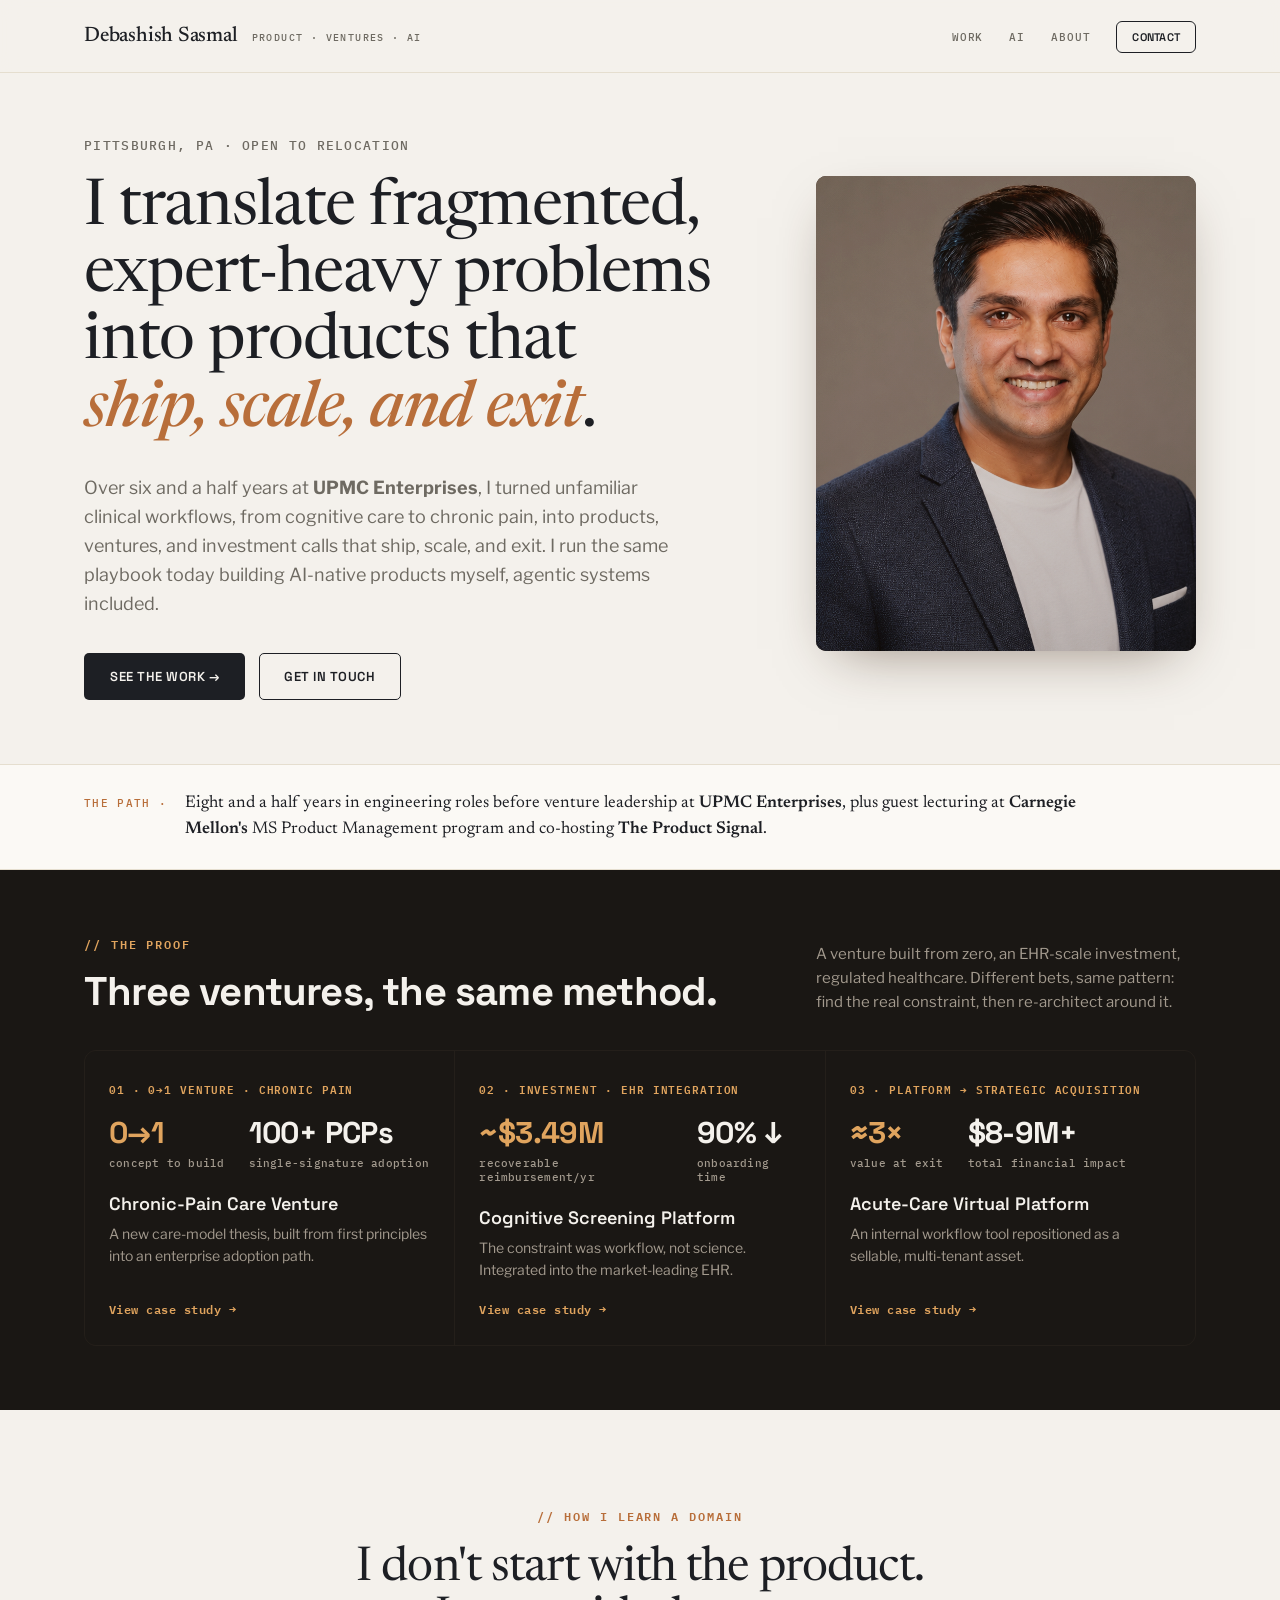
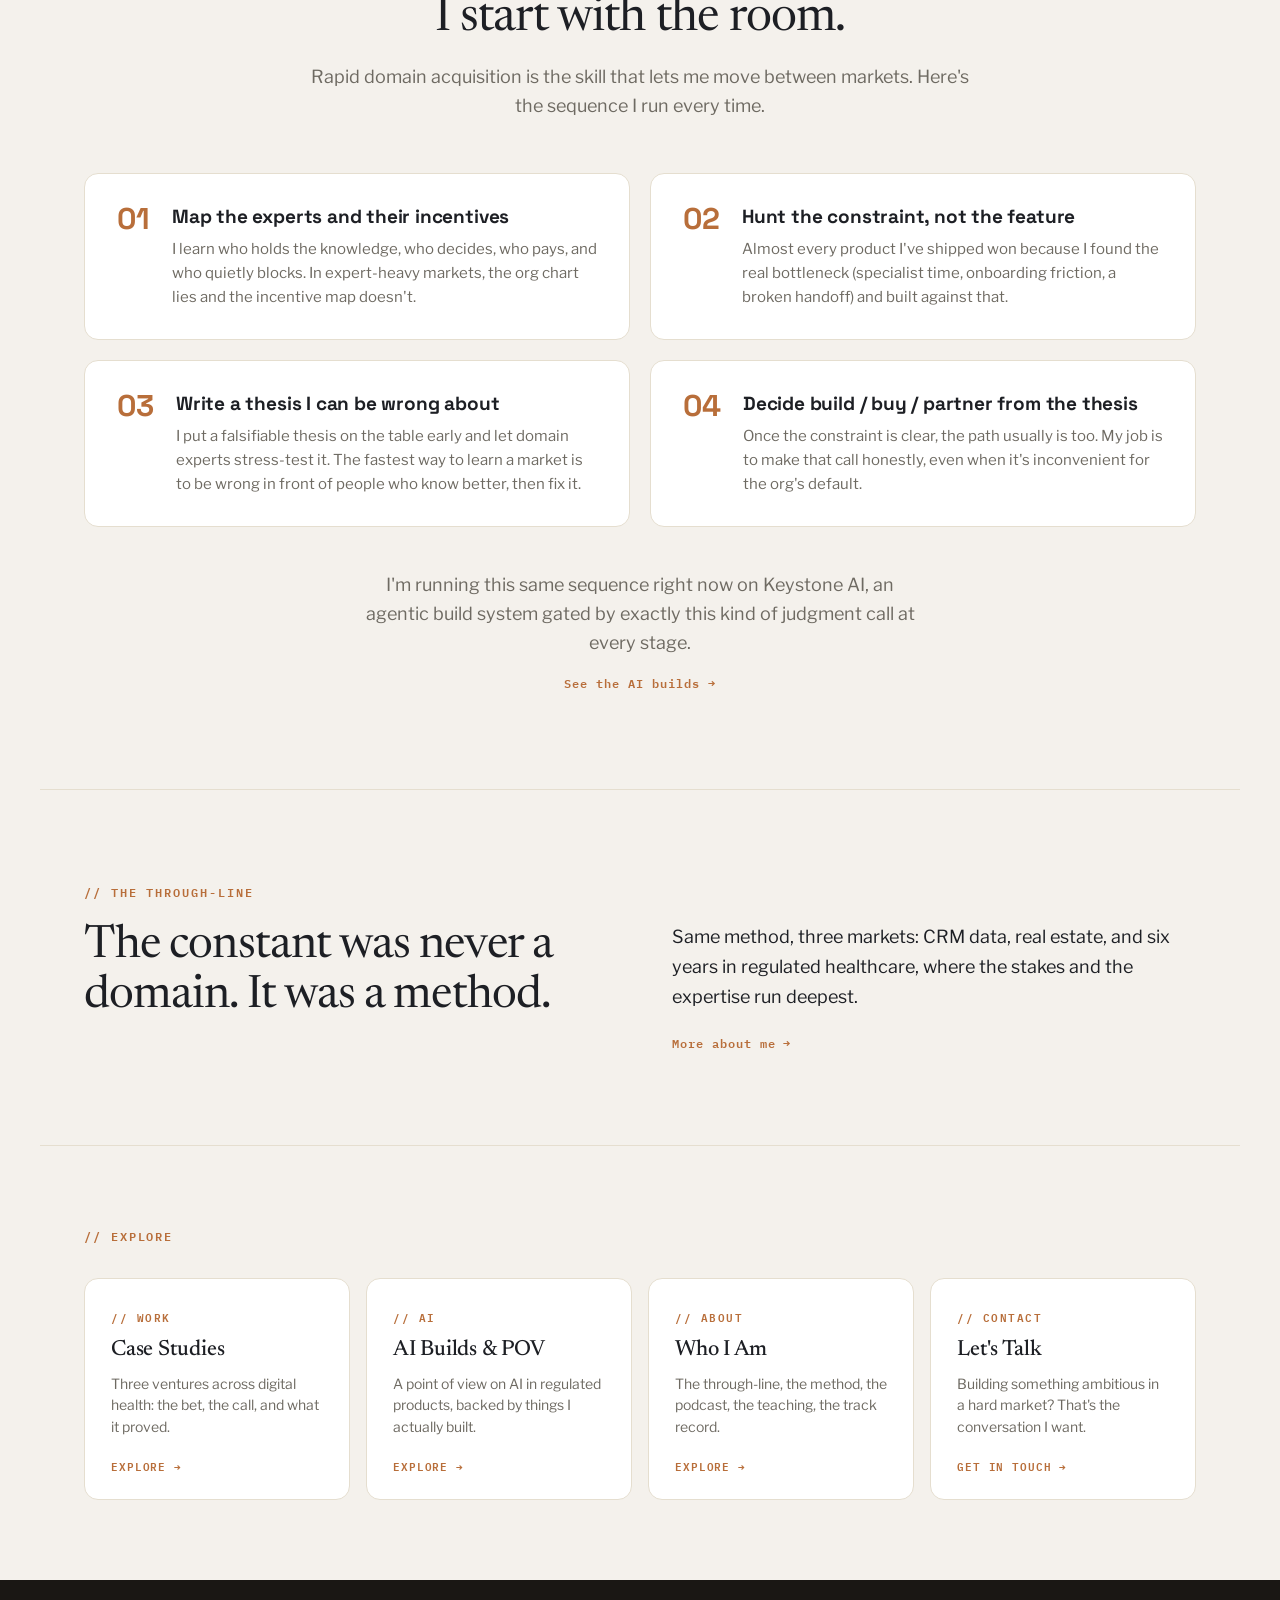
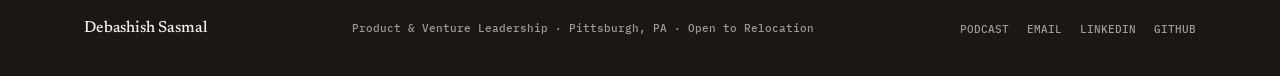
==== ds_website/index.html @ ee72ce9a "Rewrite case studies with sourced STAR detail, add AI-build cross-links - Chronic-Pain Care Venture " ====
<!DOCTYPE html>
<html lang="en">
<head>
  <meta charset="utf-8">
  <meta name="viewport" content="width=device-width, initial-scale=1">
  <title>Debashish Sasmal · Product & Venture Leadership</title>
  <meta name="description" content="I build and exit products in the markets most people avoid: regulated, AI-enabled, expert-heavy.">

  <link rel="stylesheet" href="styles/tokens.css">
  <link rel="stylesheet" href="styles/base.css">
  <link rel="stylesheet" href="styles/components.css">
  <link rel="stylesheet" href="styles/nav.css">
  <link rel="stylesheet" href="styles/hero.css">
  <link rel="stylesheet" href="styles/proof.css">
  <link rel="stylesheet" href="styles/about.css">
  <link rel="stylesheet" href="styles/method.css">
  <link rel="stylesheet" href="styles/hub-cards.css">
</head>
<body>

  <div data-include="header"></div>

  <!-- =========================================================
       HERO
       ========================================================= -->
  <section class="hero-section" id="top">
    <p class="hero-kicker">PITTSBURGH, PA · OPEN TO RELOCATION</p>

    <div class="hero-grid">
      <div class="hero-content">
        <h1 class="hero-headline">
          I translate fragmented, expert-heavy problems into products
          that <em>ship, scale, and exit</em>.
        </h1>
        <p class="hero-body">
          Over six and a half years at <strong>UPMC Enterprises</strong>, I turned
          unfamiliar clinical workflows, from cognitive care to chronic pain,
          into products, ventures, and investment calls that ship, scale, and exit.
          I run the same playbook today building AI-native products myself,
          agentic systems included.
        </p>
        <div class="hero-actions">
          <a href="work.html" class="btn btn--primary">SEE THE WORK →</a>
          <a href="contact.html" class="btn btn--outline">GET IN TOUCH</a>
        </div>
      </div>

      <div class="hero-portrait">
        <div class="portrait-frame">
          <img src="imgs/DS3.png" alt="Debashish Sasmal">
          <div class="portrait-frame__gradient"></div>
        </div>
      </div>
    </div>
  </section>

  <!-- =========================================================
       PATH STRIP
       ========================================================= -->
  <div class="path-strip">
    <div class="path-inner">
      <span class="path-label">THE PATH ·</span>
      <p class="path-text">
        Eight and a half years in engineering roles before venture leadership at <strong>UPMC Enterprises</strong>,
        plus guest lecturing at <strong>Carnegie Mellon's</strong> MS Product Management program and
        co-hosting <strong>The Product Signal</strong>.
      </p>
    </div>
  </div>

  <!-- =========================================================
       DARK PROOF STATS
       ========================================================= -->
  <section class="proof-section">
    <div class="proof-inner">
      <div class="proof-header">
        <div>
          <p class="eyebrow eyebrow--light">// THE PROOF</p>
          <h2 class="proof-headline">Three ventures, the same method.</h2>
        </div>
        <p class="proof-body">
          A venture built from zero, an EHR-scale investment, regulated healthcare.
          Different bets, same pattern: find the real constraint, then re-architect around it.
        </p>
      </div>

      <div class="proof-cases">

        <a class="proof-case" href="work.html#venture-origination">
          <span class="proof-case__tag">01 · 0→1 VENTURE · CHRONIC PAIN</span>
          <div class="proof-case__stats">
            <div class="proof-case__stat">
              <div class="proof-case__value proof-case__value--gold">0→1</div>
              <div class="proof-case__label">concept to build</div>
            </div>
            <div class="proof-case__stat">
              <div class="proof-case__value">100+ PCPs</div>
              <div class="proof-case__label">single-signature adoption</div>
            </div>
          </div>
          <div class="proof-case__title">Chronic-Pain Care Venture</div>
          <div class="proof-case__summary">A new care-model thesis, built from first principles into an enterprise adoption path.</div>
          <span class="proof-case__link">View case study →</span>
        </a>

        <a class="proof-case" href="work.html#workflow-investment">
          <span class="proof-case__tag">02 · INVESTMENT · EHR INTEGRATION</span>
          <div class="proof-case__stats">
            <div class="proof-case__stat">
              <div class="proof-case__value proof-case__value--gold">~$3.49M</div>
              <div class="proof-case__label">recoverable reimbursement/yr</div>
            </div>
            <div class="proof-case__stat">
              <div class="proof-case__value">90% ↓</div>
              <div class="proof-case__label">onboarding time</div>
            </div>
          </div>
          <div class="proof-case__title">Cognitive Screening Platform</div>
          <div class="proof-case__summary">The constraint was workflow, not science. Integrated into the market-leading EHR.</div>
          <span class="proof-case__link">View case study →</span>
        </a>

        <a class="proof-case" href="work.html#platform-exit">
          <span class="proof-case__tag">03 · PLATFORM → STRATEGIC ACQUISITION</span>
          <div class="proof-case__stats">
            <div class="proof-case__stat">
              <div class="proof-case__value proof-case__value--gold">≈3×</div>
              <div class="proof-case__label">value at exit</div>
            </div>
            <div class="proof-case__stat">
              <div class="proof-case__value">$8-9M+</div>
              <div class="proof-case__label">total financial impact</div>
            </div>
          </div>
          <div class="proof-case__title">Acute-Care Virtual Platform</div>
          <div class="proof-case__summary">An internal workflow tool repositioned as a sellable, multi-tenant asset.</div>
          <span class="proof-case__link">View case study →</span>
        </a>

      </div>
    </div>
  </section>

  <!-- =========================================================
       METHOD · signature section stays on home
       ========================================================= -->
  <section class="method-section">
    <div class="method-intro">
      <p class="eyebrow">// HOW I LEARN A DOMAIN</p>
      <h2 class="method-intro__heading">
        I don't start with the product. I start with the room.
      </h2>
      <p class="method-intro__body">
        Rapid domain acquisition is the skill that lets me move between markets.
        Here's the sequence I run every time.
      </p>
    </div>
    <div class="method-grid">
      <div class="method-step">
        <div class="method-step__num">01</div>
        <div>
          <div class="method-step__title">Map the experts and their incentives</div>
          <p class="method-step__body">
            I learn who holds the knowledge, who decides, who pays, and who quietly blocks.
            In expert-heavy markets, the org chart lies and the incentive map doesn't.
          </p>
        </div>
      </div>
      <div class="method-step">
        <div class="method-step__num">02</div>
        <div>
          <div class="method-step__title">Hunt the constraint, not the feature</div>
          <p class="method-step__body">
            Almost every product I've shipped won because I found the real bottleneck
            (specialist time, onboarding friction, a broken handoff) and built against that.
          </p>
        </div>
      </div>
      <div class="method-step">
        <div class="method-step__num">03</div>
        <div>
          <div class="method-step__title">Write a thesis I can be wrong about</div>
          <p class="method-step__body">
           I put a falsifiable thesis on the table early and let domain experts stress-test it. The fastest way to learn a market is to be wrong in front of people who know better, then fix it.
          </p>
        </div>
      </div>
      <div class="method-step">
        <div class="method-step__num">04</div>
        <div>
          <div class="method-step__title">Decide build / buy / partner from the thesis</div>
          <p class="method-step__body">
            Once the constraint is clear, the path usually is too. My job is to make
            that call honestly, even when it's inconvenient for the org's default.
          </p>
        </div>
      </div>
    </div>
    <div style="text-align: center; margin-top: 44px;">
      <p class="method-intro__body" style="max-width: 560px; margin: 0 auto;">
        I'm running this same sequence right now on Keystone AI, an agentic
        build system gated by exactly this kind of judgment call at every stage.
      </p>
      <a href="ai.html" class="link-arrow" style="margin-top: 16px;">See the AI builds →</a>
    </div>
  </section>

  <!-- =========================================================
       THROUGH-LINE
       ========================================================= -->
  <section class="about-section">
    <p class="eyebrow">// THE THROUGH-LINE</p>
    <div class="about-grid">
      <h2 class="about-headline">
        The constant was never a domain. It was a method.
      </h2>
      <div>
        <p class="about-body-primary">
          Same method, three markets: CRM data, real estate, and six years in
          regulated healthcare, where the stakes and the expertise run deepest.
        </p>
        <a href="about.html" class="link-arrow" style="margin-top: 22px; display: inline-flex;">
          More about me →
        </a>
      </div>
    </div>
  </section>

  <!-- =========================================================
       HUB CARDS · navigate to sub-pages
       ========================================================= -->
  <section class="hub-section">
    <p class="eyebrow">// EXPLORE</p>
    <div class="hub-grid">

      <a href="work.html" class="hub-card">
        <p class="hub-card__eyebrow">// WORK</p>
        <div class="hub-card__title">Case Studies</div>
        <p class="hub-card__body">
          Three ventures across digital health: the bet, the call, and what it proved.
        </p>
        <span class="hub-card__link">EXPLORE →</span>
      </a>

      <a href="ai.html" class="hub-card">
        <p class="hub-card__eyebrow">// AI</p>
        <div class="hub-card__title">AI Builds &amp; POV</div>
        <p class="hub-card__body">
          A point of view on AI in regulated products, backed by things I actually built.
        </p>
        <span class="hub-card__link">EXPLORE →</span>
      </a>

      <a href="about.html" class="hub-card">
        <p class="hub-card__eyebrow">// ABOUT</p>
        <div class="hub-card__title">Who I Am</div>
        <p class="hub-card__body">
          The through-line, the method, the podcast, the teaching, the track record.
        </p>
        <span class="hub-card__link">EXPLORE →</span>
      </a>

      <a href="contact.html" class="hub-card">
        <p class="hub-card__eyebrow">// CONTACT</p>
        <div class="hub-card__title">Let's Talk</div>
        <p class="hub-card__body">
          Building something ambitious in a hard market? That's the conversation I want.
        </p>
        <span class="hub-card__link">GET IN TOUCH →</span>
      </a>

    </div>
  </section>

  <div data-include="footer"></div>

  <script src="components/header.js"></script>
  <script src="components/footer.js"></script>
</body>
</html>
---- ds_website/styles/tokens.css ----
/* ============================================================
   TOKENS — design system foundation
   All CSS custom properties. No rules here, only variables.
   ============================================================ */

@import url('https://fonts.googleapis.com/css2?family=Newsreader:ital,opsz,wght@0,6..72,400;0,6..72,500;0,6..72,600;1,6..72,400;1,6..72,500&family=IBM+Plex+Mono:wght@400;500;600&family=Libre+Franklin:wght@400;500;600&family=Space+Grotesk:wght@600;700&display=swap');

:root {
  /* ---- Color: core ---- */
  --ink:          #1D1F24;
  --paper:        #F4F1EC;
  --surface:      #FFFFFF;
  --surface-2:    #FBF9F5;
  --sub:          #6E6A62;
  --border:       #E5DECF;
  --hair:         #EDE7DB;

  /* ---- Color: accent (warm orange) ---- */
  --accent:       #B86E3A;
  --accent-2:     #E0A45E;
  --accent-ink:   #FFFFFF;

  /* ---- Color: dark sections ---- */
  --dark:         #1A1714;
  --dark-surface: #241F1A;
  --dark-sub:     #A39A8E;
  --dark-text:    #CFC7BB;

  /* ---- Color: cobalt (podcast / link accent) ---- */
  --cobalt:       #2E6FB7;

  /* ---- Typography ---- */
  --font-serif:   'Newsreader', Georgia, 'Times New Roman', serif;
  --font-sans:    'Libre Franklin', system-ui, -apple-system, sans-serif;
  --font-mono:    'IBM Plex Mono', 'Menlo', 'Courier New', monospace;
  --font-grotesk: 'Space Grotesk', system-ui, sans-serif;

  /* ---- Layout ---- */
  --max-w:        1200px;
  --pad-x:        44px;

  /* ---- Radius ---- */
  --radius-sm:    6px;
  --radius-md:    10px;
  --radius-lg:    14px;
  --radius-xl:    20px;

  /* ---- Shadow ---- */
  --shadow-card:  0 20px 44px -28px rgba(60, 35, 15, .4);
  --shadow-dark:  0 20px 54px -22px rgba(60, 35, 15, .5);

  /* ---- Transition ---- */
  --ease:         cubic-bezier(.22, 1, .36, 1);
  --duration:     220ms;
}

@media (max-width: 780px) {
  :root {
    --pad-x: 20px;
  }
}
---- ds_website/styles/base.css ----
/* ============================================================
   BASE — reset, global, scrolling
   ============================================================ */

*, *::before, *::after {
  box-sizing: border-box;
  margin: 0;
  padding: 0;
}

html {
  scroll-behavior: smooth;
  -webkit-text-size-adjust: 100%;
}

body {
  background: var(--paper);
  color: var(--ink);
  font-family: var(--font-sans);
  -webkit-font-smoothing: antialiased;
  -moz-osx-font-smoothing: grayscale;
  line-height: 1;
}

::selection {
  background: var(--accent);
  color: #fff;
}

img {
  display: block;
  max-width: 100%;
}

a {
  color: inherit;
}

p {
  line-height: 1.6;
}

/* Shared layout container */
.container {
  max-width: var(--max-w);
  margin: 0 auto;
  padding-left: var(--pad-x);
  padding-right: var(--pad-x);
}

/* Hairline divider utility */
.divider {
  border: none;
  border-top: 1px solid var(--border);
}
---- ds_website/styles/components.css ----
/* ============================================================
   COMPONENTS — reusable atoms shared across sections
   ============================================================ */

/* ---- Section eyebrow (// SECTION NAME) ---- */
.eyebrow {
  font: 600 12px var(--font-mono);
  letter-spacing: .16em;
  color: var(--accent);
  text-transform: uppercase;
}

.eyebrow--light {
  color: var(--accent-2);
}

/* ---- Buttons ---- */
.btn {
  display: inline-flex;
  align-items: center;
  gap: 8px;
  text-decoration: none;
  border-radius: 5px;
  font: 600 13px var(--font-grotesk);
  letter-spacing: .04em;
  padding: 15px 26px;
  transition: background var(--duration) var(--ease),
              color var(--duration) var(--ease),
              transform var(--duration) var(--ease),
              box-shadow var(--duration) var(--ease);
  cursor: pointer;
  border: none;
}

.btn--primary {
  background: var(--ink);
  color: var(--paper);
}

.btn--primary:hover {
  background: var(--accent);
  transform: translateY(-1px);
}

.btn--outline {
  background: transparent;
  color: var(--ink);
  border: 1.5px solid var(--ink);
  padding: 14px 24px;
}

.btn--outline:hover {
  background: var(--ink);
  color: var(--paper);
}

.btn--ghost-dark {
  background: var(--ink);
  color: var(--paper);
  border-radius: 24px;
  padding: 12px 20px;
}

.btn--ghost-dark:hover {
  filter: brightness(1.15);
}

/* ---- Arrow link ---- */
.link-arrow {
  display: inline-flex;
  align-items: center;
  gap: 8px;
  font: 600 12px var(--font-mono);
  letter-spacing: .08em;
  color: var(--accent);
  text-decoration: none;
  transition: gap var(--duration) var(--ease),
              color var(--duration) var(--ease);
}

.link-arrow:hover {
  gap: 13px;
}

/* ---- Badge / pill tag ---- */
.badge {
  display: inline-block;
  font: 600 9px var(--font-mono);
  letter-spacing: .06em;
  padding: 5px 9px;
  border-radius: 14px;
  text-transform: uppercase;
}

.badge--accent {
  background: var(--accent);
  color: #fff;
}

.badge--dark {
  background: rgba(26, 23, 20, .78);
  color: var(--paper);
}

/* ---- Stat block (large number + label) ---- */
.stat-block__value {
  font: 500 26px var(--font-serif);
  color: var(--accent);
  letter-spacing: -.01em;
}

.stat-block__label {
  font: 500 10px var(--font-mono);
  letter-spacing: .08em;
  color: var(--sub);
  margin-top: 5px;
  text-transform: uppercase;
}

/* ---- Portrait placeholder (warm duotone frame) ---- */
.portrait-frame {
  position: relative;
  isolation: isolate;
  border-radius: var(--radius-md);
  overflow: hidden;
  background: #2a1a0e;
  box-shadow: var(--shadow-dark);
  aspect-ratio: 4 / 5;
}

.portrait-frame img {
  position: absolute;
  inset: 0;
  width: 100%;
  height: 100%;
  object-fit: cover;
  object-position: 40% center;
  opacity: 1;
}

/* Subtle warm tint overlays — keep the palette without killing the photo */
.portrait-frame::before {
  content: '';
  position: absolute;
  inset: 0;
  background: #3a2410;
  mix-blend-mode: multiply;
  opacity: 0.075;
  pointer-events: none;
  z-index: 1;
}

.portrait-frame::after {
  content: '';
  position: absolute;
  inset: 0;
  background: #E9B877;
  mix-blend-mode: screen;
  opacity: 0.04;
  pointer-events: none;
  z-index: 2;
}

.portrait-frame__gradient {
  position: absolute;
  inset: 0;
  background: linear-gradient(160deg, rgba(184, 110, 58, .05), rgba(26, 18, 10, .21));
  pointer-events: none;
  z-index: 3;
}

.portrait-frame__credit {
  position: absolute;
  left: 16px;
  bottom: 14px;
  font: 600 9px var(--font-mono);
  letter-spacing: .12em;
  color: #f3d9b8;
  pointer-events: none;
  z-index: 4;
}

.portrait-frame__placeholder {
  position: absolute;
  inset: 0;
  display: flex;
  align-items: center;
  justify-content: center;
  font: 500 11px var(--font-mono);
  letter-spacing: .12em;
  color: rgba(243, 217, 184, .4);
  text-transform: uppercase;
  z-index: 0;
}

/* ---- Footer (global, injected by footer.js) ---- */
.site-footer {
  background: var(--dark);
}

.footer-inner {
  max-width: var(--max-w);
  margin: 0 auto;
  padding: 40px var(--pad-x);
  display: flex;
  justify-content: space-between;
  align-items: center;
  flex-wrap: wrap;
  gap: 16px;
}

.footer-brand {
  font: 500 16px var(--font-serif);
  letter-spacing: -.01em;
  color: var(--paper);
}

.footer-sub {
  font: 500 11px var(--font-mono);
  color: var(--dark-sub);
}

.footer-links {
  display: flex;
  gap: 18px;
  list-style: none;
}

.footer-link {
  font: 500 11px var(--font-mono);
  color: var(--dark-sub);
  text-decoration: none;
  transition: color var(--duration) var(--ease);
}

.footer-link:hover {
  color: var(--paper);
}
---- ds_website/styles/nav.css ----
/* ============================================================
   NAV — sticky header with frosted glass
   ============================================================ */

.site-header {
  position: sticky;
  top: 0;
  z-index: 30;
  background: color-mix(in srgb, var(--paper) 86%, transparent);
  /* Fallback for browsers without color-mix */
  backdrop-filter: blur(10px);
  -webkit-backdrop-filter: blur(10px);
  border-bottom: 1px solid var(--border);
}

.nav-inner {
  position: relative;
  max-width: var(--max-w);
  margin: 0 auto;
  padding: 0 var(--pad-x);
  height: 72px;
  display: flex;
  align-items: center;
  justify-content: space-between;
}

/* Logo: name + tagline */
.nav-logo {
  display: flex;
  align-items: baseline;
  gap: 14px;
  text-decoration: none;
}

.nav-logo__name {
  font: 500 21px var(--font-serif);
  letter-spacing: -.01em;
  color: var(--ink);
  line-height: 1;
  transition: color var(--duration) var(--ease);
}

.nav-logo:hover .nav-logo__name {
  color: var(--accent);
}

.nav-logo__tagline {
  font: 500 10px var(--font-mono);
  letter-spacing: .14em;
  color: var(--sub);
}

/* Nav links */
.nav-links {
  display: flex;
  align-items: center;
  gap: 26px;
  list-style: none;
}

.nav-link {
  font: 500 11px var(--font-mono);
  letter-spacing: .08em;
  color: var(--sub);
  text-decoration: none;
  transition: color var(--duration) var(--ease);
}

.nav-link:hover,
.nav-link.is-active {
  color: var(--ink);
}

.nav-link.is-active {
  border-bottom: 1.5px solid var(--accent);
  padding-bottom: 2px;
}

/* Contact CTA in nav */
.nav-cta {
  font: 600 11px var(--font-grotesk);
  letter-spacing: .02em;
  color: var(--ink);
  border: 1.5px solid var(--ink);
  padding: 8px 15px;
  border-radius: var(--radius-sm);
  text-decoration: none;
  transition: background var(--duration) var(--ease),
              color var(--duration) var(--ease);
}

.nav-cta:hover {
  background: var(--ink);
  color: var(--paper);
}

/* Mobile hamburger toggle: hidden on desktop */
.nav-toggle {
  display: none;
  flex-direction: column;
  justify-content: center;
  align-items: center;
  gap: 5px;
  width: 36px;
  height: 36px;
  background: none;
  border: none;
  cursor: pointer;
  padding: 0;
}

.nav-toggle span {
  display: block;
  width: 22px;
  height: 1.5px;
  background: var(--ink);
  transition: transform var(--duration) var(--ease),
              opacity var(--duration) var(--ease);
}

.nav-toggle.is-open span:nth-child(1) {
  transform: translateY(6.5px) rotate(45deg);
}

.nav-toggle.is-open span:nth-child(2) {
  opacity: 0;
}

.nav-toggle.is-open span:nth-child(3) {
  transform: translateY(-6.5px) rotate(-45deg);
}

@media (max-width: 780px) {
  .nav-toggle {
    display: flex;
  }

  .nav-menu {
    position: absolute;
    top: 72px;
    left: 0;
    right: 0;
    background: var(--paper);
    border-bottom: 1px solid var(--border);
    max-height: 0;
    overflow: hidden;
    transition: max-height var(--duration) var(--ease);
  }

  .nav-menu.is-open {
    max-height: 320px;
  }

  .nav-links {
    flex-direction: column;
    align-items: flex-start;
    gap: 0;
    padding: 8px var(--pad-x) 20px;
  }

  .nav-links li {
    width: 100%;
  }

  .nav-link {
    display: block;
    padding: 14px 0;
    width: 100%;
  }

  .nav-link.is-active {
    border-bottom: none;
    color: var(--accent);
  }

  .nav-cta {
    display: inline-block;
    margin-top: 10px;
  }
}
---- ds_website/styles/hero.css ----
/* ============================================================
   HERO — headline, body, portrait
   ============================================================ */

/* Outer hero section: padding + kicker sit above the two-column grid */
.hero-section {
  max-width: var(--max-w);
  margin: 0 auto;
  padding: 64px var(--pad-x) 64px;
}

.hero-kicker {
  font: 500 13px var(--font-mono);
  letter-spacing: .1em;
  color: var(--sub);
  margin-bottom: 22px;
  text-wrap: balance;
}

/* Two-column grid: headline/body/actions vs. portrait.
   align-items: start means the portrait top lines up exactly with the
   headline top, since the kicker now lives outside this grid entirely. */
.hero-grid {
  display: grid;
  grid-template-columns: 1.7fr 1fr;
  gap: 60px;
  align-items: start;
}

/* Left column */
.hero-content {
  display: flex;
  flex-direction: column;
}

.hero-headline {
  font: 400 64px/1.05 var(--font-serif);
  letter-spacing: -.015em;
  color: var(--ink);
  text-wrap: balance;
}

.hero-headline em {
  font-style: italic;
  font-weight: 500;
  color: var(--accent);
}

.hero-body {
  font: 400 18px/1.62 var(--font-sans);
  color: var(--sub);
  margin-top: 28px;
  max-width: 600px;
}

/* CTAs + location */
.hero-actions {
  display: flex;
  align-items: center;
  gap: 14px;
  margin-top: 34px;
  flex-wrap: wrap;
}

.hero-location {
  font: 500 11px var(--font-mono);
  letter-spacing: .08em;
  color: var(--sub);
  margin-left: 6px;
}

/* Right column: portrait */
.hero-portrait {
  max-width: 380px;
  width: 100%;
  justify-self: end;
}

@media (max-width: 780px) {
  .hero-section {
    padding: 40px var(--pad-x) 48px;
  }

  .hero-grid {
    grid-template-columns: 1fr;
    gap: 32px;
  }

  .hero-headline {
    font-size: 38px;
  }

  .hero-body {
    font-size: 16px;
    max-width: none;
  }

  .hero-portrait {
    max-width: 220px;
    justify-self: start;
    order: -1;
  }
}
---- ds_website/styles/proof.css ----
/* ============================================================
   PROOF — dark stats band (ported from v1)
   Context: appears after the path strip; delivers the single
   most credible proof point (the platform exit) before work section.
   ============================================================ */

/* Separator above proof section */
.path-strip {
  border-top: 1px solid var(--border);
  border-bottom: 1px solid var(--border);
  background: var(--surface-2);
}

.path-inner {
  max-width: var(--max-w);
  margin: 0 auto;
  padding: 26px var(--pad-x);
  display: flex;
  align-items: baseline;
  gap: 18px;
  flex-wrap: wrap;
}

.path-label {
  font: 500 11px var(--font-mono);
  letter-spacing: .12em;
  color: var(--accent);
  flex-shrink: 0;
}

.path-text {
  font: 400 17px/1.55 var(--font-serif);
  color: var(--ink);
  margin: 0;
  max-width: 920px;
}

.path-text strong {
  font-weight: 600;
}

/* ---- Dark proof section ---- */
.proof-section {
  background: var(--dark);
}

.proof-inner {
  max-width: var(--max-w);
  margin: 0 auto;
  padding: 64px var(--pad-x);
}

.proof-header {
  display: flex;
  justify-content: space-between;
  align-items: flex-end;
  gap: 32px;
  flex-wrap: wrap;
}

.proof-headline {
  font: 700 40px/1.1 var(--font-grotesk);
  letter-spacing: -.02em;
  color: var(--paper);
  margin: 16px 0 0;
  text-wrap: balance;
}

.proof-body {
  font: 400 15px/1.6 var(--font-sans);
  color: var(--dark-sub);
  max-width: 380px;
  margin: 0;
}

/* ---- 3-up case cards (static, linked to work.html) ---- */
.proof-cases {
  display: grid;
  grid-template-columns: repeat(3, 1fr);
  gap: 1px;
  background: var(--dark-surface);
  border: 1px solid var(--dark-surface);
  border-radius: 12px;
  overflow: hidden;
  margin-top: 36px;
}

.proof-case {
  background: var(--dark);
  padding: 28px 24px 26px;
  display: flex;
  flex-direction: column;
  text-decoration: none;
  transition: background 0.2s ease;
}

.proof-case:hover {
  background: var(--dark-surface);
}

.proof-case__tag {
  font: 600 11px var(--font-mono);
  letter-spacing: .08em;
  color: var(--accent-2);
}

.proof-case__stats {
  display: flex;
  gap: 24px;
  margin-top: 20px;
}

.proof-case__value {
  font: 700 30px var(--font-grotesk);
  color: var(--paper);
  letter-spacing: -.02em;
  line-height: 1;
}

.proof-case__value--gold {
  color: var(--accent-2);
}

.proof-case__label {
  font: 500 11px var(--font-mono);
  color: var(--dark-sub);
  margin-top: 8px;
  text-transform: lowercase;
  letter-spacing: .02em;
}

.proof-case__title {
  font: 600 18px var(--font-grotesk);
  color: var(--paper);
  margin-top: 22px;
}

.proof-case__summary {
  font: 400 14px/1.55 var(--font-sans);
  color: var(--dark-sub);
  margin-top: 8px;
  flex-grow: 1;
}

.proof-case__link {
  font: 600 12px var(--font-mono);
  letter-spacing: .04em;
  color: var(--accent-2);
  margin-top: 18px;
}

@media (max-width: 860px) {
  .proof-cases {
    grid-template-columns: 1fr;
  }
}

@media (max-width: 780px) {
  .proof-inner {
    padding: 48px var(--pad-x);
  }

  .proof-header {
    align-items: flex-start;
  }

  .proof-headline {
    font-size: 28px;
  }

  .proof-body {
    max-width: none;
  }
}
---- ds_website/styles/about.css ----
/* ============================================================
   ABOUT — "The constant was never a domain. It was a method."
   Through-line section bridging proof stats → selected work.
   ============================================================ */

.about-section {
  max-width: var(--max-w);
  margin: 0 auto;
  padding: 92px var(--pad-x);
  border-top: 1px solid var(--border);
}

/* about.html: page-hero already supplies a border-bottom for this seam */
.page-hero + .about-section {
  border-top: none;
}

.about-grid {
  display: grid;
  grid-template-columns: 1fr 1fr;
  gap: 64px;
  margin-top: 20px;
  align-items: start;
}

.about-headline {
  font: 400 46px/1.08 var(--font-serif);
  letter-spacing: -.02em;
  color: var(--ink);
  text-wrap: balance;
}

.about-body-primary {
  font: 400 18px/1.65 var(--font-sans);
  color: var(--ink);
}

.about-body-secondary {
  font: 400 17px/1.65 var(--font-sans);
  color: var(--sub);
  margin-top: 18px;
}

@media (max-width: 780px) {
  .about-section {
    padding: 56px var(--pad-x);
  }

  .about-grid {
    grid-template-columns: 1fr;
    gap: 24px;
  }

  .about-headline {
    font-size: 28px;
  }
}
---- ds_website/styles/method.css ----
/* ============================================================
   METHOD — №003: How I learn a domain (4-step 2×2 grid)
   ============================================================ */

.method-section {
  max-width: var(--max-w);
  margin: 0 auto;
  padding: 96px var(--pad-x);
}

.method-intro {
  text-align: center;
  max-width: 680px;
  margin: 0 auto;
}

.method-intro__heading {
  font: 400 48px/1.06 var(--font-serif);
  letter-spacing: -.02em;
  color: var(--ink);
  margin: 18px 0 0;
  text-wrap: balance;
}

.method-intro__body {
  font: 400 18px/1.6 var(--font-sans);
  color: var(--sub);
  margin: 18px 0 0;
}

/* 2×2 step grid */
.method-grid {
  display: grid;
  grid-template-columns: repeat(2, 1fr);
  gap: 20px;
  margin-top: 52px;
}

.method-step {
  background: var(--surface);
  border: 1px solid var(--border);
  border-radius: var(--radius-lg);
  padding: 30px 32px;
  display: flex;
  gap: 22px;
}

.method-step__num {
  font: 700 30px var(--font-grotesk);
  color: var(--accent);
  line-height: 1;
  flex-shrink: 0;
}

.method-step__title {
  font: 700 19px var(--font-grotesk);
  color: var(--ink);
  letter-spacing: -.01em;
}

.method-step__body {
  font: 400 15px/1.6 var(--font-sans);
  color: var(--sub);
  margin-top: 8px;
}

@media (max-width: 780px) {
  .method-section {
    padding: 56px var(--pad-x);
  }

  .method-intro__heading {
    font-size: 30px;
  }

  .method-intro__body {
    font-size: 16px;
  }

  .method-grid {
    grid-template-columns: 1fr;
  }

  .method-step {
    padding: 24px;
  }
}
---- ds_website/styles/hub-cards.css ----
/* ============================================================
   HUB CARDS — home page navigation cards linking to sub-pages
   ============================================================ */

.hub-section {
  max-width: var(--max-w);
  margin: 0 auto;
  padding: 80px var(--pad-x);
  border-top: 1px solid var(--border);
}

.hub-grid {
  display: grid;
  grid-template-columns: repeat(4, 1fr);
  gap: 16px;
  margin-top: 32px;
}

.hub-card {
  display: block;
  text-decoration: none;
  background: var(--surface);
  border: 1px solid var(--border);
  border-radius: var(--radius-lg);
  padding: 28px 26px 24px;
  transition: border-color var(--duration) var(--ease),
              box-shadow var(--duration) var(--ease),
              transform var(--duration) var(--ease);
}

.hub-card:hover {
  border-color: var(--accent);
  box-shadow: var(--shadow-card);
  transform: translateY(-2px);
}

.hub-card__eyebrow {
  font: 600 11px var(--font-mono);
  letter-spacing: .14em;
  color: var(--accent);
}

.hub-card__title {
  font: 500 22px/1.1 var(--font-serif);
  color: var(--ink);
  margin-top: 12px;
  letter-spacing: -.01em;
}

.hub-card__body {
  font: 400 14px/1.55 var(--font-sans);
  color: var(--sub);
  margin-top: 10px;
}

.hub-card__link {
  font: 600 11px var(--font-mono);
  letter-spacing: .08em;
  color: var(--accent);
  display: inline-block;
  margin-top: 18px;
  transition: letter-spacing var(--duration) var(--ease);
}

.hub-card:hover .hub-card__link {
  letter-spacing: .12em;
}

@media (max-width: 780px) {
  .hub-section {
    padding: 56px var(--pad-x);
  }

  .hub-grid {
    grid-template-columns: 1fr;
  }
}

@media (min-width: 781px) and (max-width: 980px) {
  .hub-grid {
    grid-template-columns: repeat(2, 1fr);
  }
}
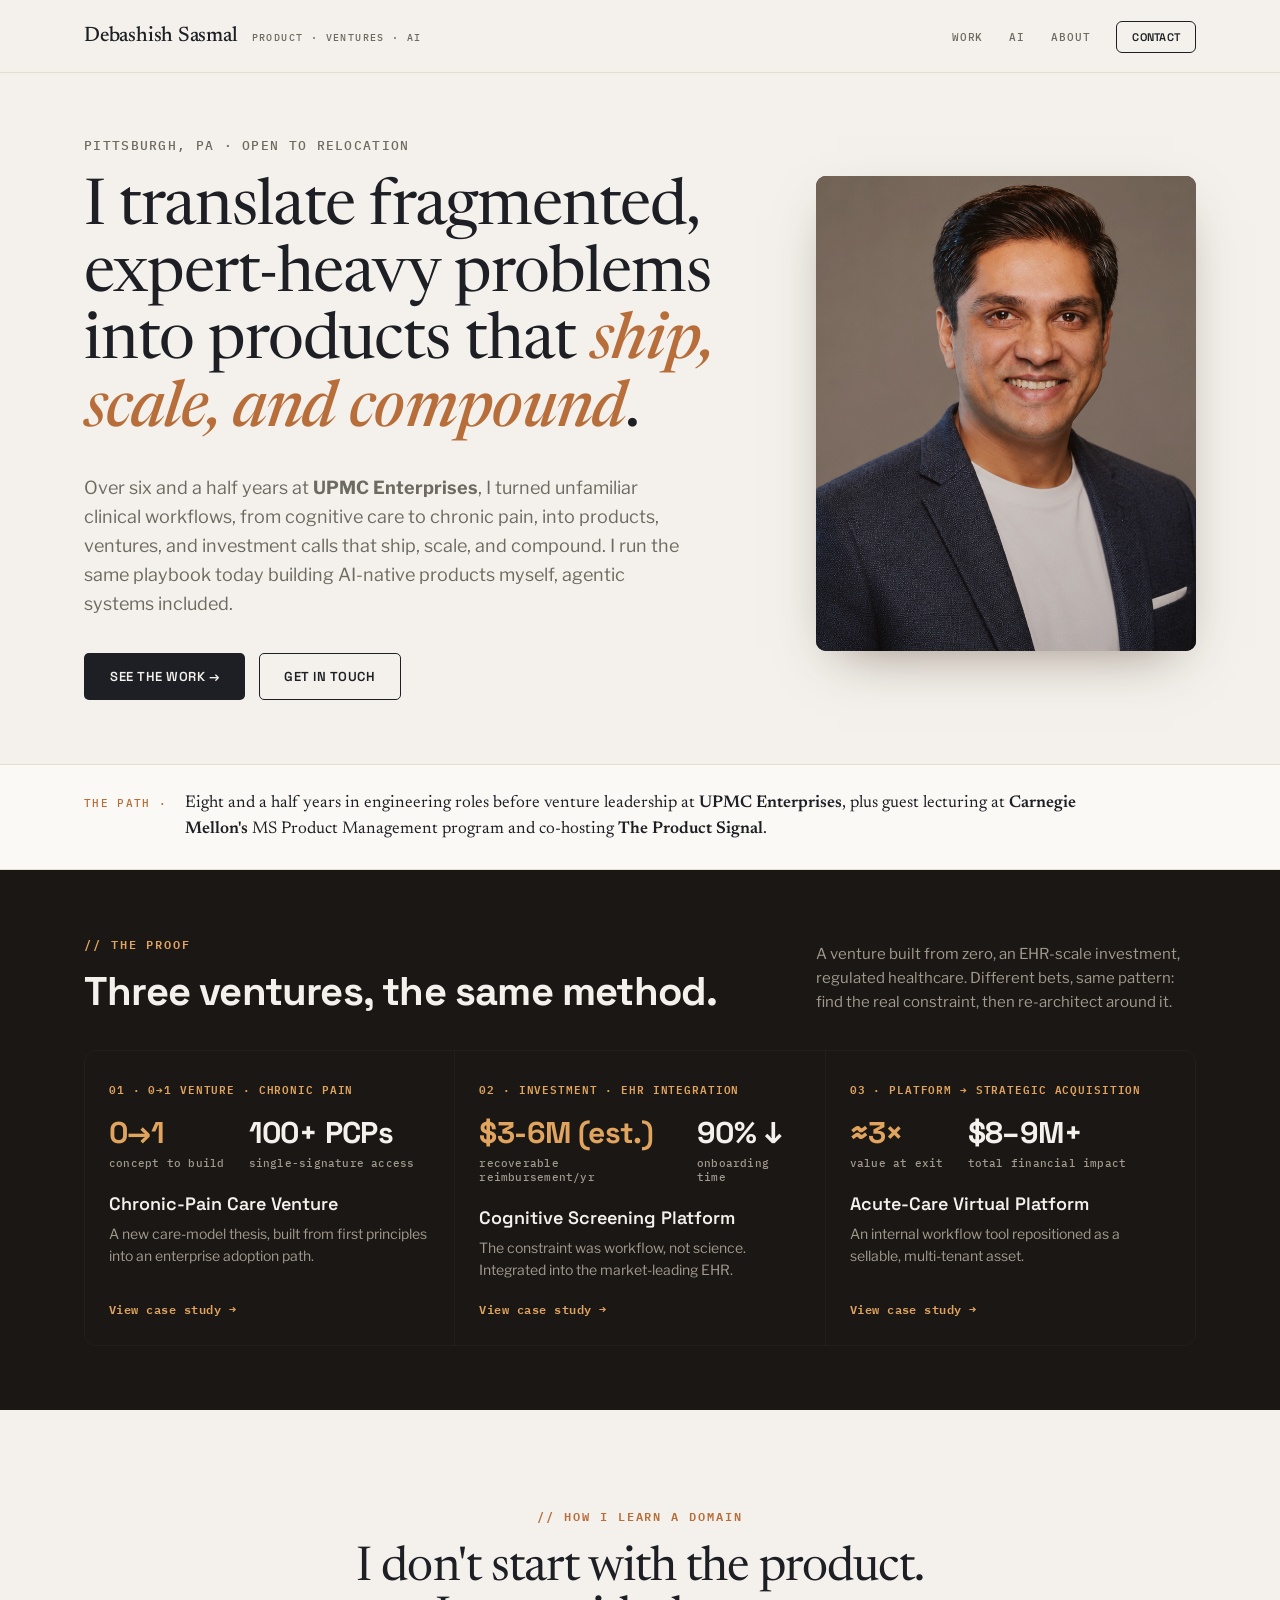
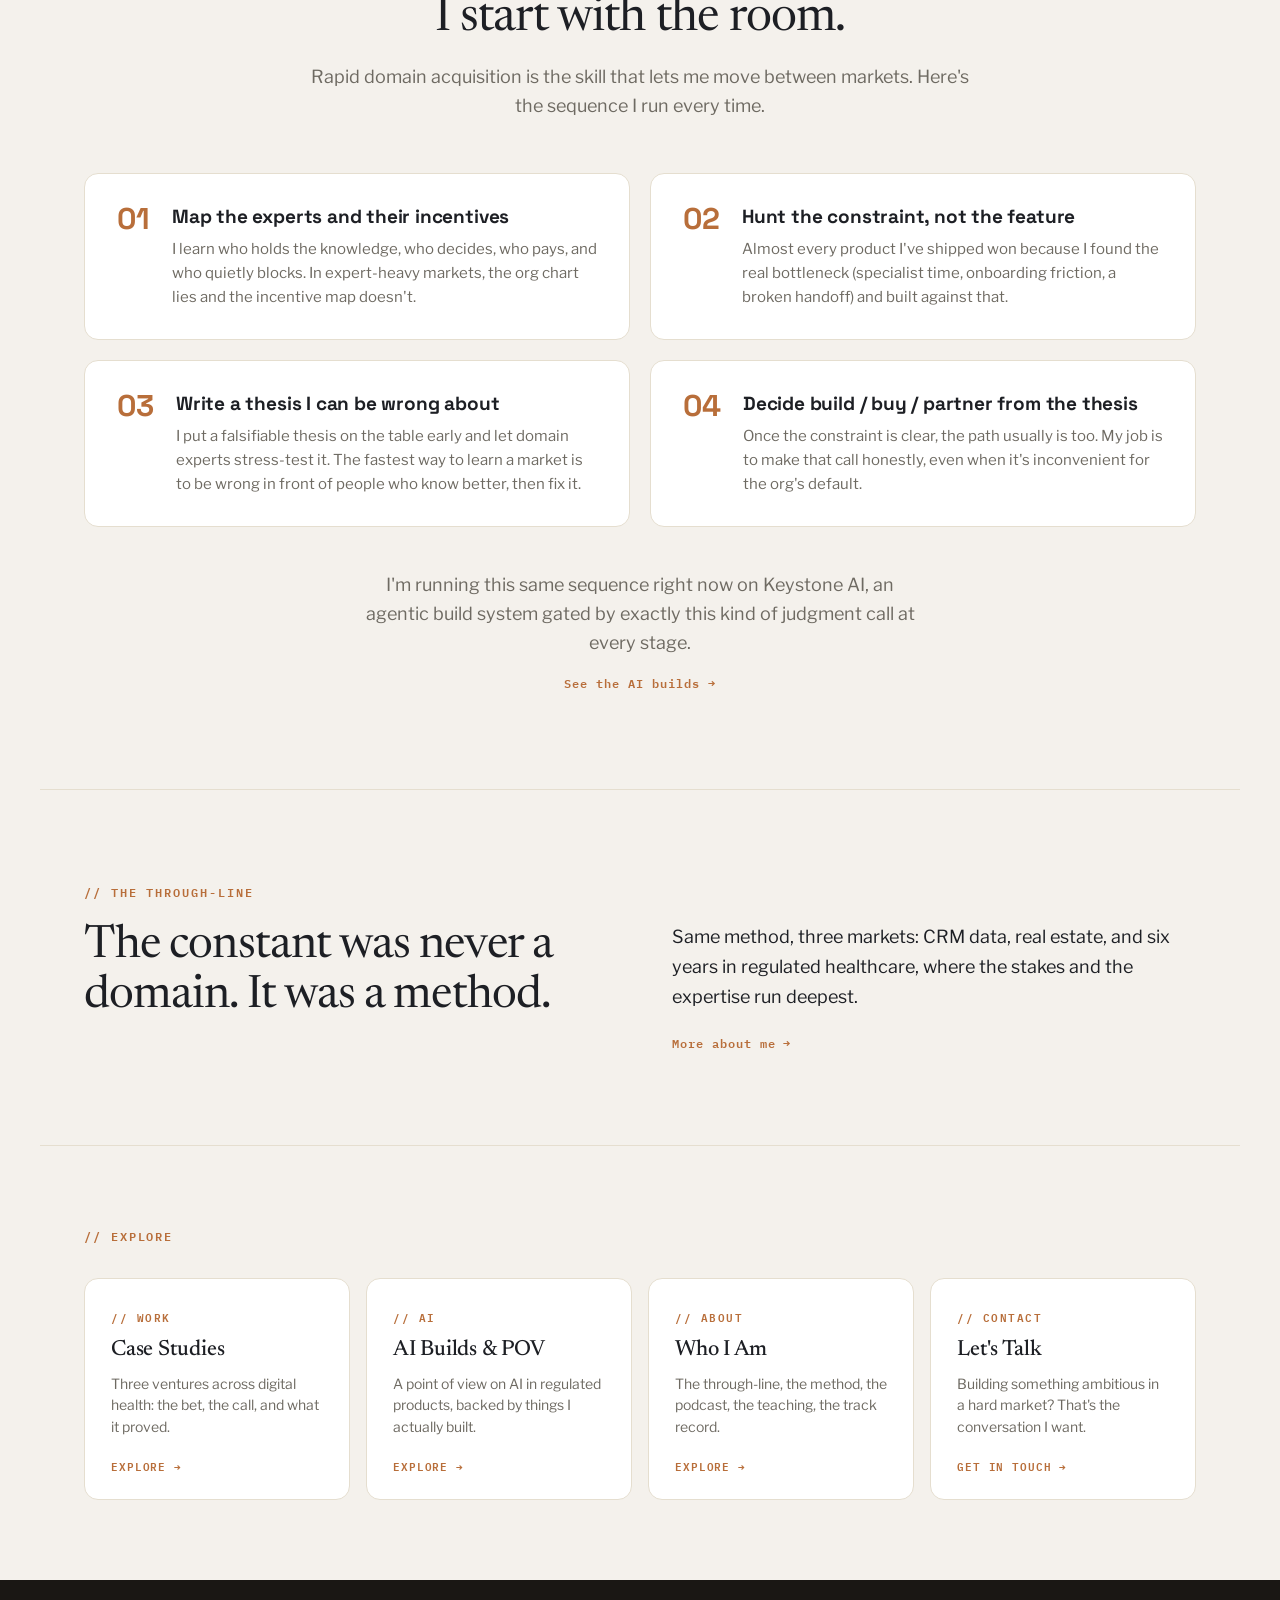
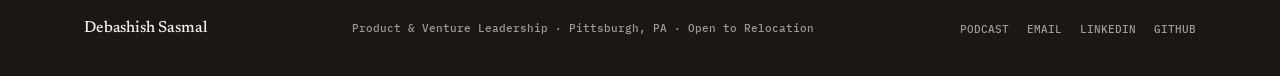
==== commit 2295f2df: "Polish work.html copy: remove em dashes, tighten stats and narrative Removes remaining em dashes and" ====
--- a/ds_website/index.html
+++ b/ds_website/index.html
@@ -4,7 +4,7 @@
   <meta charset="utf-8">
   <meta name="viewport" content="width=device-width, initial-scale=1">
   <title>Debashish Sasmal · Product & Venture Leadership</title>
-  <meta name="description" content="I build and exit products in the markets most people avoid: regulated, AI-enabled, expert-heavy.">
+  <meta name="description" content="I build products in the markets most people avoid: regulated, AI-enabled, expert-heavy, and see them through to a real outcome.">
 
   <link rel="stylesheet" href="styles/tokens.css">
   <link rel="stylesheet" href="styles/base.css">
@@ -30,12 +30,12 @@
       <div class="hero-content">
         <h1 class="hero-headline">
           I translate fragmented, expert-heavy problems into products
-          that <em>ship, scale, and exit</em>.
+          that <em>ship, scale, and compound</em>.
         </h1>
         <p class="hero-body">
           Over six and a half years at <strong>UPMC Enterprises</strong>, I turned
           unfamiliar clinical workflows, from cognitive care to chronic pain,
-          into products, ventures, and investment calls that ship, scale, and exit.
+          into products, ventures, and investment calls that ship, scale, and compound.
           I run the same playbook today building AI-native products myself,
           agentic systems included.
         </p>
@@ -95,7 +95,7 @@
             </div>
             <div class="proof-case__stat">
               <div class="proof-case__value">100+ PCPs</div>
-              <div class="proof-case__label">single-signature adoption</div>
+              <div class="proof-case__label">single-signature access</div>
             </div>
           </div>
           <div class="proof-case__title">Chronic-Pain Care Venture</div>
@@ -107,7 +107,7 @@
           <span class="proof-case__tag">02 · INVESTMENT · EHR INTEGRATION</span>
           <div class="proof-case__stats">
             <div class="proof-case__stat">
-              <div class="proof-case__value proof-case__value--gold">~$3.49M</div>
+              <div class="proof-case__value proof-case__value--gold">$3-6M (est.)</div>
               <div class="proof-case__label">recoverable reimbursement/yr</div>
             </div>
             <div class="proof-case__stat">
@@ -128,7 +128,7 @@
               <div class="proof-case__label">value at exit</div>
             </div>
             <div class="proof-case__stat">
-              <div class="proof-case__value">$8-9M+</div>
+              <div class="proof-case__value">$8–9M+</div>
               <div class="proof-case__label">total financial impact</div>
             </div>
           </div>
@@ -181,7 +181,9 @@
         <div>
           <div class="method-step__title">Write a thesis I can be wrong about</div>
           <p class="method-step__body">
-           I put a falsifiable thesis on the table early and let domain experts stress-test it. The fastest way to learn a market is to be wrong in front of people who know better, then fix it.
+            I put a falsifiable thesis on the table early and let domain experts stress-test
+            it. The fastest way to learn a market is to be wrong in front of people who know
+            better, then fix it.
           </p>
         </div>
       </div>
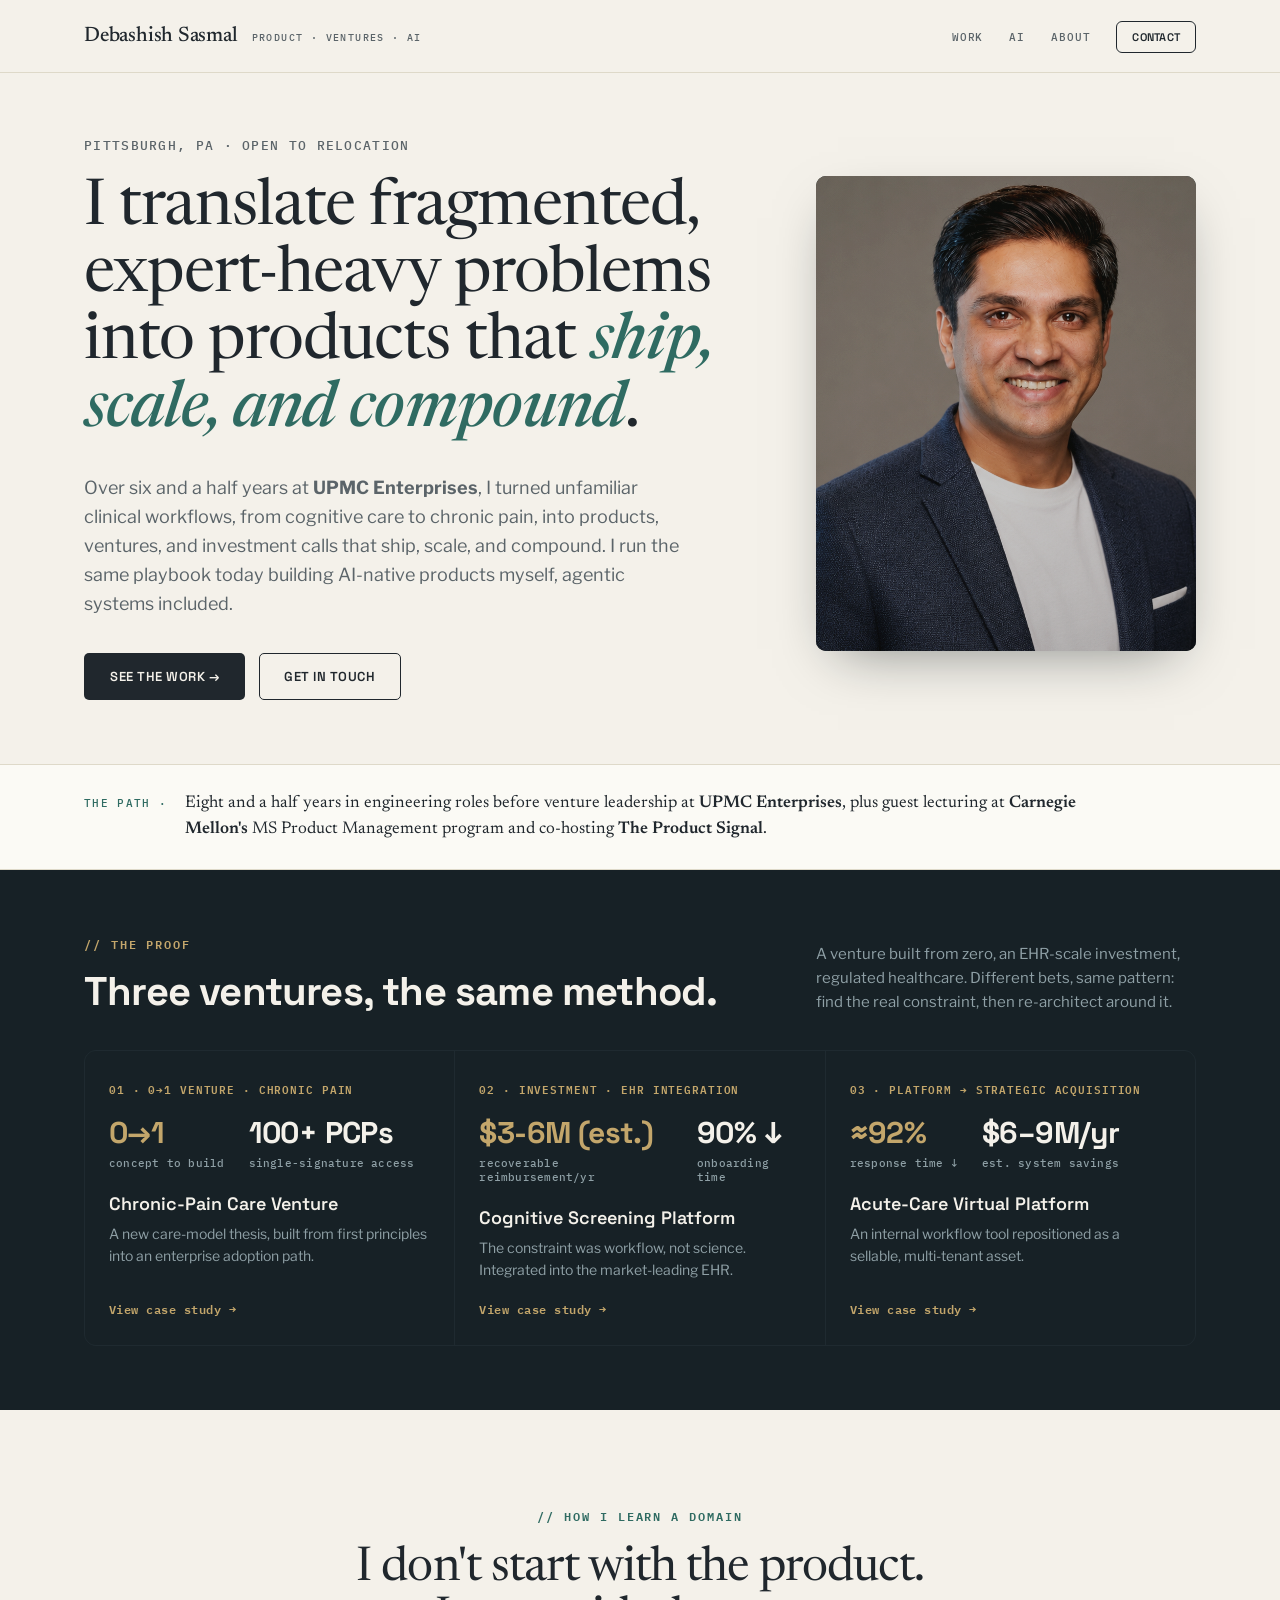
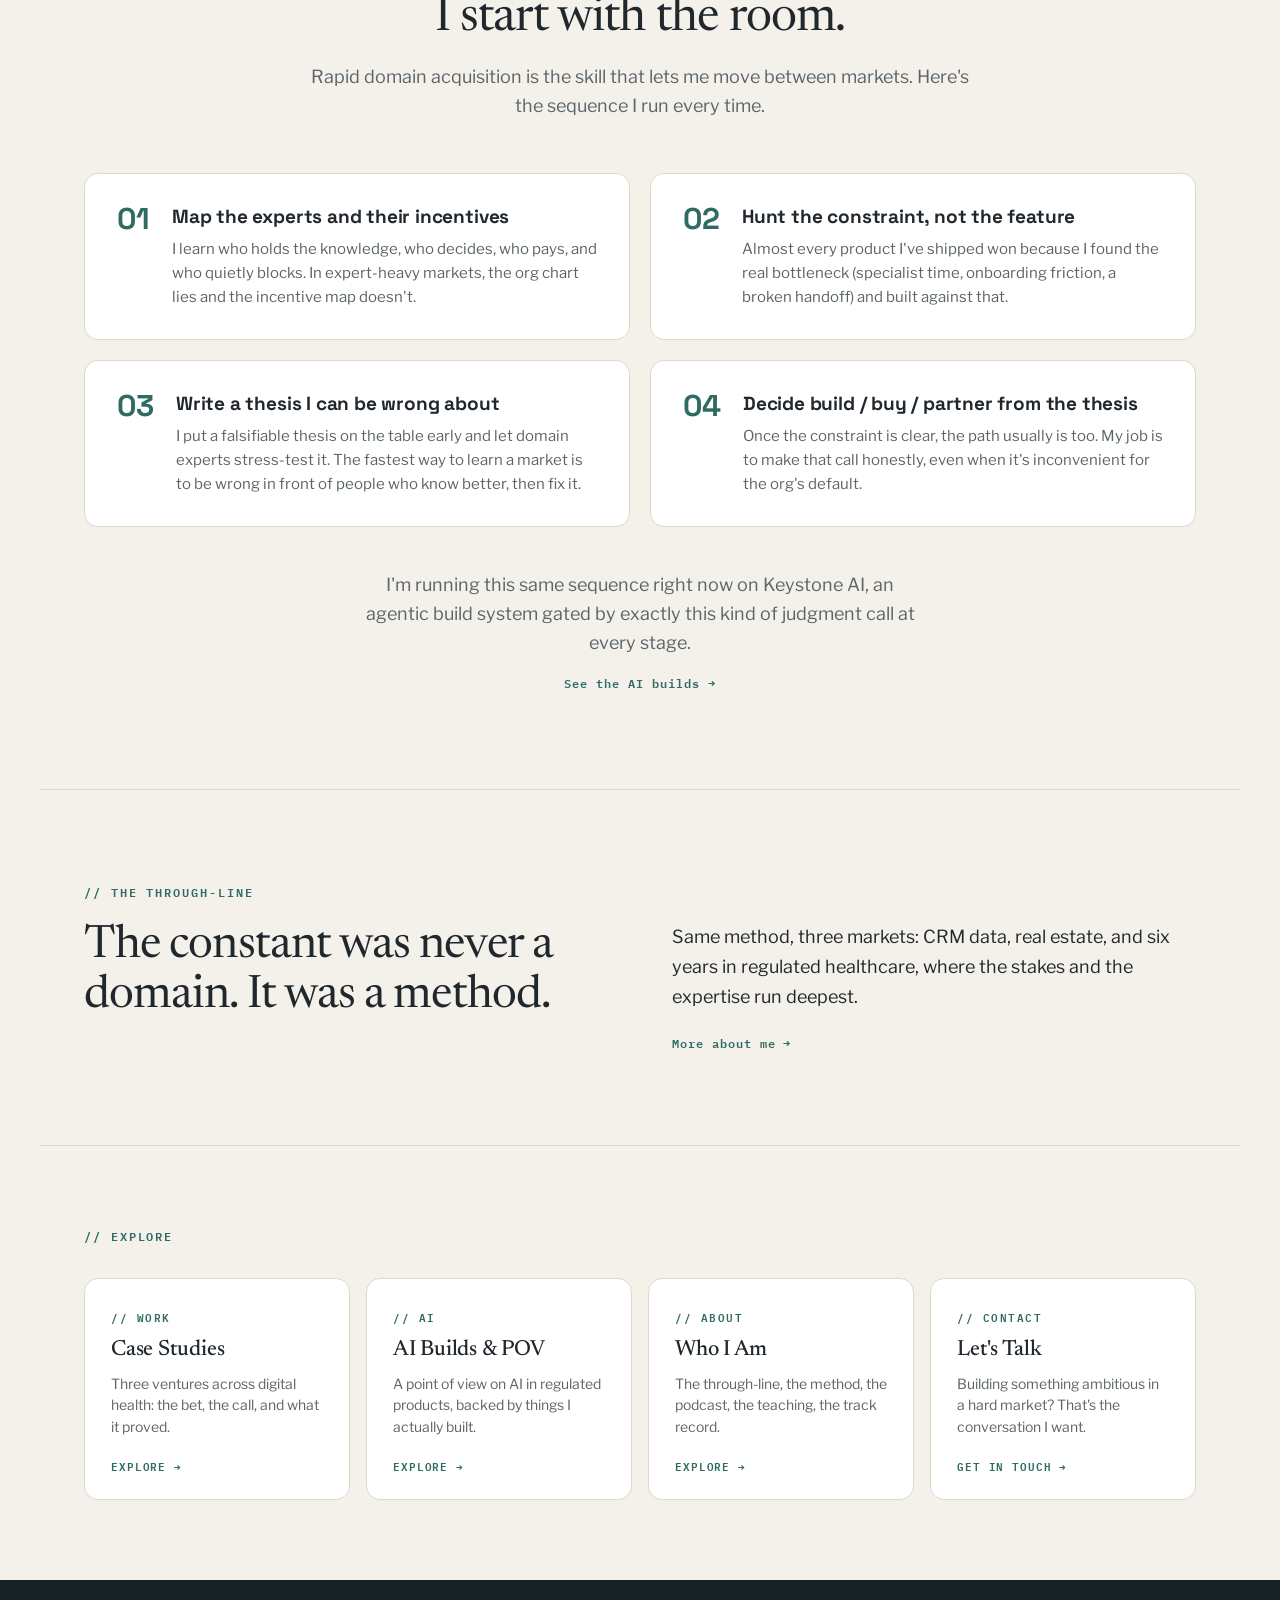
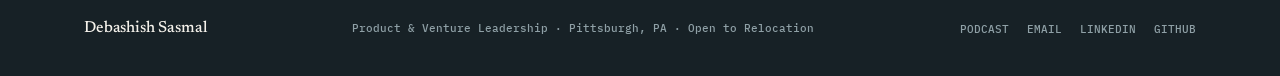
==== commit 8faa2564: "Update Acute-Care Platform figures: annual system savings, drop NDA'd exit value Replaces the total-" ====
--- a/ds_website/index.html
+++ b/ds_website/index.html
@@ -5,6 +5,23 @@
   <meta name="viewport" content="width=device-width, initial-scale=1">
   <title>Debashish Sasmal · Product & Venture Leadership</title>
   <meta name="description" content="I build products in the markets most people avoid: regulated, AI-enabled, expert-heavy, and see them through to a real outcome.">
+
+  <link rel="icon" href="favicon.svg" type="image/svg+xml">
+  <link rel="icon" href="favicon.ico" sizes="any">
+  <link rel="icon" href="favicon-32x32.png" sizes="32x32" type="image/png">
+  <link rel="icon" href="favicon-16x16.png" sizes="16x16" type="image/png">
+  <link rel="apple-touch-icon" href="apple-touch-icon.png">
+
+  <meta property="og:type" content="website">
+  <meta property="og:site_name" content="Debashish Sasmal">
+  <meta property="og:url" content="https://debashishsasmal.com/">
+  <meta property="og:title" content="Debashish Sasmal · Product & Venture Leadership">
+  <meta property="og:description" content="I build products in the markets most people avoid: regulated, AI-enabled, expert-heavy, and see them through to a real outcome.">
+  <meta property="og:image" content="https://debashishsasmal.com/imgs/og-image.png">
+  <meta name="twitter:card" content="summary_large_image">
+  <meta name="twitter:title" content="Debashish Sasmal · Product & Venture Leadership">
+  <meta name="twitter:description" content="I build products in the markets most people avoid: regulated, AI-enabled, expert-heavy, and see them through to a real outcome.">
+  <meta name="twitter:image" content="https://debashishsasmal.com/imgs/og-image.png">
 
   <link rel="stylesheet" href="styles/tokens.css">
   <link rel="stylesheet" href="styles/base.css">
@@ -124,12 +141,12 @@
           <span class="proof-case__tag">03 · PLATFORM → STRATEGIC ACQUISITION</span>
           <div class="proof-case__stats">
             <div class="proof-case__stat">
-              <div class="proof-case__value proof-case__value--gold">≈3×</div>
-              <div class="proof-case__label">value at exit</div>
-            </div>
-            <div class="proof-case__stat">
-              <div class="proof-case__value">$8–9M+</div>
-              <div class="proof-case__label">total financial impact</div>
+              <div class="proof-case__value proof-case__value--gold">≈92%</div>
+              <div class="proof-case__label">response time ↓</div>
+            </div>
+            <div class="proof-case__stat">
+              <div class="proof-case__value">$6–9M/yr</div>
+              <div class="proof-case__label">est. system savings</div>
             </div>
           </div>
           <div class="proof-case__title">Acute-Care Virtual Platform</div>
--- a/ds_website/styles/tokens.css
+++ b/ds_website/styles/tokens.css
@@ -7,24 +7,24 @@
 
 :root {
   /* ---- Color: core ---- */
-  --ink:          #1D1F24;
-  --paper:        #F4F1EC;
+  --ink:          #20272D;
+  --paper:        #F4F1EA;
   --surface:      #FFFFFF;
-  --surface-2:    #FBF9F5;
-  --sub:          #6E6A62;
-  --border:       #E5DECF;
-  --hair:         #EDE7DB;
+  --surface-2:    #FBFAF5;
+  --sub:          #5B6469;
+  --border:       #DED9C9;
+  --hair:         #EAE5D8;
 
-  /* ---- Color: accent (warm orange) ---- */
-  --accent:       #B86E3A;
-  --accent-2:     #E0A45E;
+  /* ---- Color: accent (mineral teal / brass) ---- */
+  --accent:       #2F6B62;
+  --accent-2:     #C3A66B;
   --accent-ink:   #FFFFFF;
 
   /* ---- Color: dark sections ---- */
-  --dark:         #1A1714;
-  --dark-surface: #241F1A;
-  --dark-sub:     #A39A8E;
-  --dark-text:    #CFC7BB;
+  --dark:         #172126;
+  --dark-surface: #1F2A30;
+  --dark-sub:     #8FA0A6;
+  --dark-text:    #D9E0DC;
 
   /* ---- Color: cobalt (podcast / link accent) ---- */
   --cobalt:       #2E6FB7;
@@ -46,8 +46,8 @@
   --radius-xl:    20px;
 
   /* ---- Shadow ---- */
-  --shadow-card:  0 20px 44px -28px rgba(60, 35, 15, .4);
-  --shadow-dark:  0 20px 54px -22px rgba(60, 35, 15, .5);
+  --shadow-card:  0 20px 44px -28px rgba(15, 25, 28, .4);
+  --shadow-dark:  0 20px 54px -22px rgba(15, 25, 28, .5);
 
   /* ---- Transition ---- */
   --ease:         cubic-bezier(.22, 1, .36, 1);
--- a/ds_website/styles/components.css
+++ b/ds_website/styles/components.css
@@ -123,7 +123,7 @@
   isolation: isolate;
   border-radius: var(--radius-md);
   overflow: hidden;
-  background: #2a1a0e;
+  background: #0e1a1c;
   box-shadow: var(--shadow-dark);
   aspect-ratio: 4 / 5;
 }
@@ -138,12 +138,12 @@
   opacity: 1;
 }
 
-/* Subtle warm tint overlays — keep the palette without killing the photo */
+/* Subtle mineral tint overlays — keep the palette without killing the photo */
 .portrait-frame::before {
   content: '';
   position: absolute;
   inset: 0;
-  background: #3a2410;
+  background: #10201f;
   mix-blend-mode: multiply;
   opacity: 0.075;
   pointer-events: none;
@@ -154,7 +154,7 @@
   content: '';
   position: absolute;
   inset: 0;
-  background: #E9B877;
+  background: #C3A66B;
   mix-blend-mode: screen;
   opacity: 0.04;
   pointer-events: none;
@@ -164,7 +164,7 @@
 .portrait-frame__gradient {
   position: absolute;
   inset: 0;
-  background: linear-gradient(160deg, rgba(184, 110, 58, .05), rgba(26, 18, 10, .21));
+  background: linear-gradient(160deg, rgba(47, 107, 98, .05), rgba(15, 20, 18, .21));
   pointer-events: none;
   z-index: 3;
 }
@@ -175,7 +175,7 @@
   bottom: 14px;
   font: 600 9px var(--font-mono);
   letter-spacing: .12em;
-  color: #f3d9b8;
+  color: #e2d3ae;
   pointer-events: none;
   z-index: 4;
 }
--- a/ds_website/styles/nav.css
+++ b/ds_website/styles/nav.css
@@ -135,6 +135,10 @@
     display: flex;
   }
 
+  .nav-logo__tagline {
+    display: none;
+  }
+
   .nav-menu {
     position: absolute;
     top: 72px;
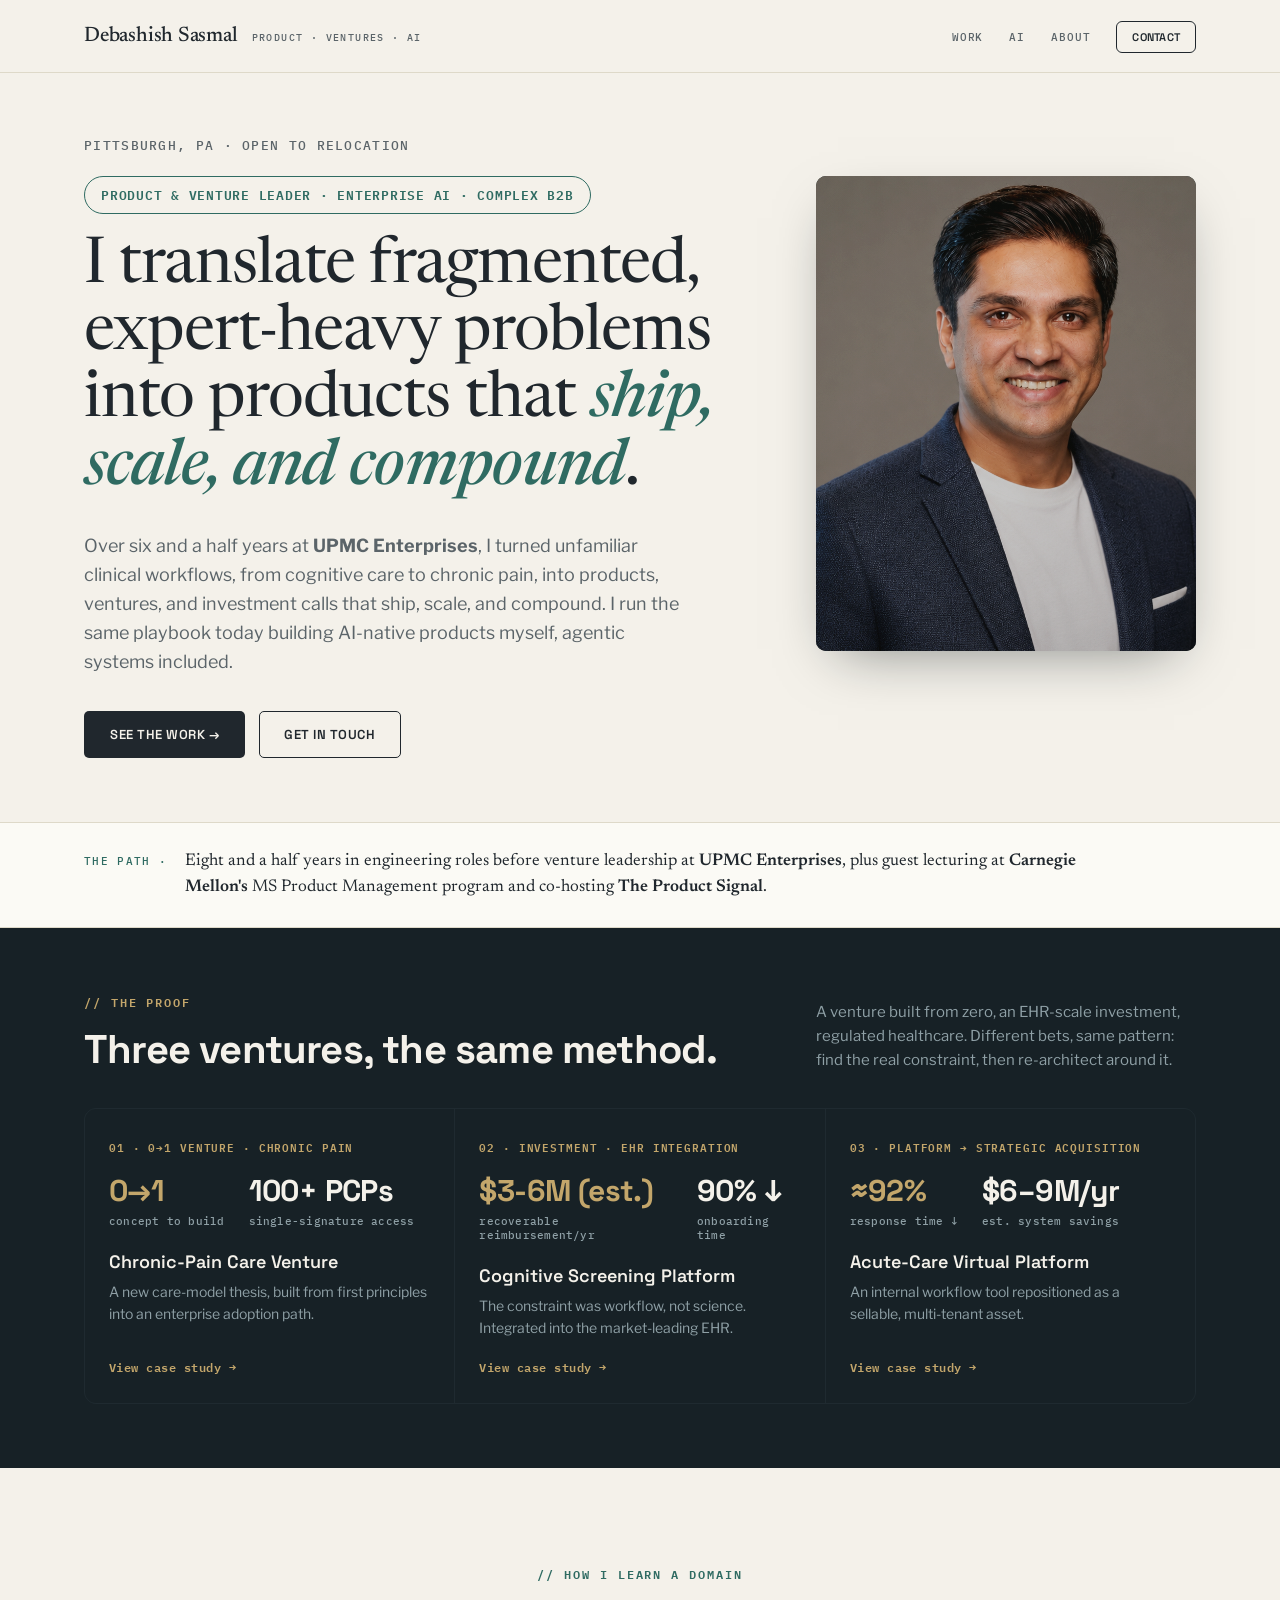
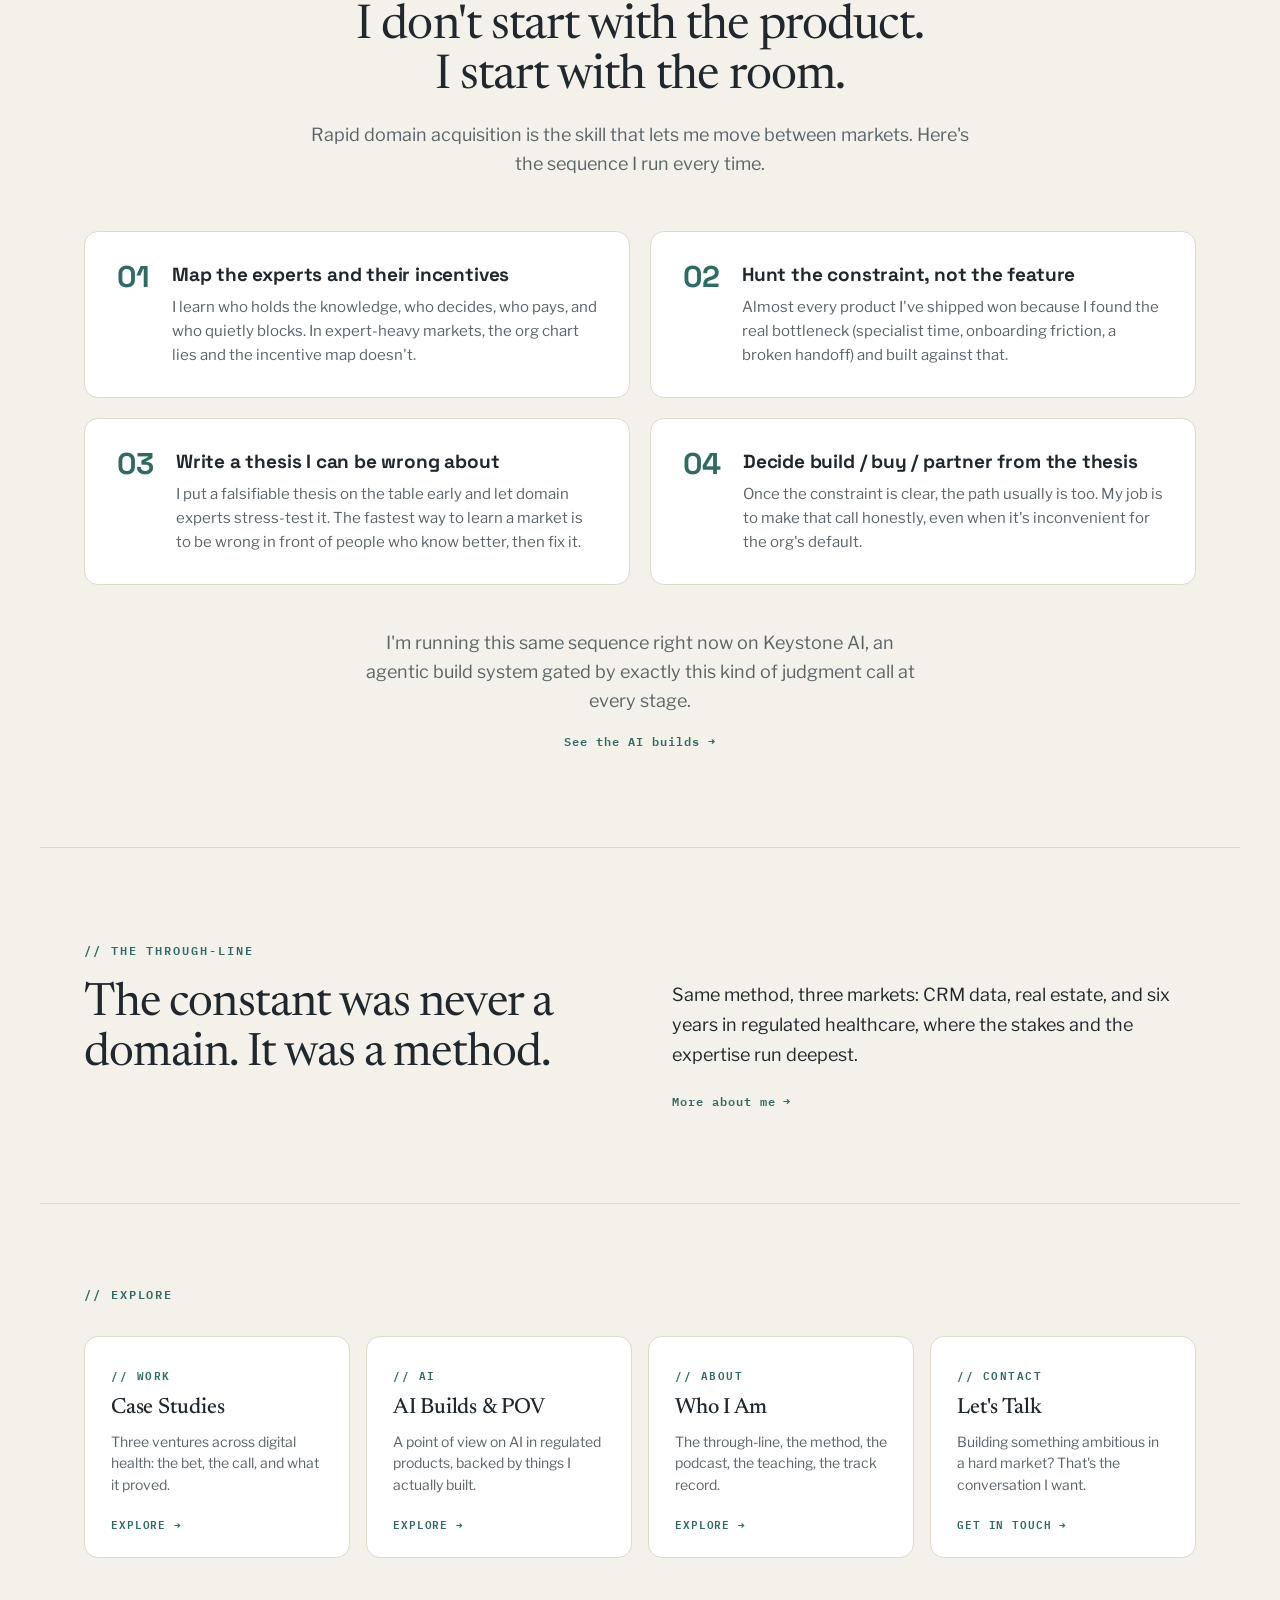
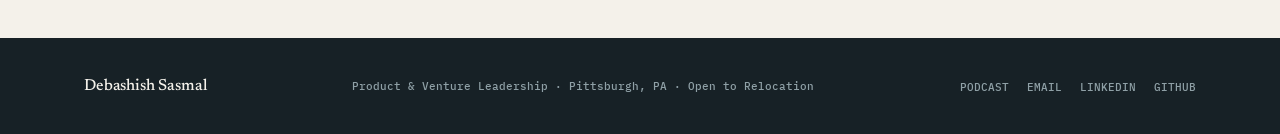
==== commit 632205a0: "Add positioning label, resume CTA, case-study scan strips, and build-detail modals Addresses recruit" ====
--- a/ds_website/index.html
+++ b/ds_website/index.html
@@ -45,6 +45,7 @@
 
     <div class="hero-grid">
       <div class="hero-content">
+        <p class="hero-role">Product & Venture Leader · Enterprise AI · Complex B2B</p>
         <h1 class="hero-headline">
           I translate fragmented, expert-heavy problems into products
           that <em>ship, scale, and compound</em>.
--- a/ds_website/styles/hero.css
+++ b/ds_website/styles/hero.css
@@ -31,6 +31,19 @@
 .hero-content {
   display: flex;
   flex-direction: column;
+}
+
+.hero-role {
+  display: inline-flex;
+  width: fit-content;
+  font: 600 12.5px var(--font-mono);
+  letter-spacing: .06em;
+  text-transform: uppercase;
+  color: var(--accent);
+  border: 1.5px solid var(--accent);
+  border-radius: 999px;
+  padding: 7px 16px;
+  margin-bottom: 20px;
 }
 
 .hero-headline {
@@ -86,6 +99,12 @@
     gap: 32px;
   }
 
+  .hero-role {
+    font-size: 11px;
+    padding: 6px 13px;
+    margin-bottom: 16px;
+  }
+
   .hero-headline {
     font-size: 38px;
   }
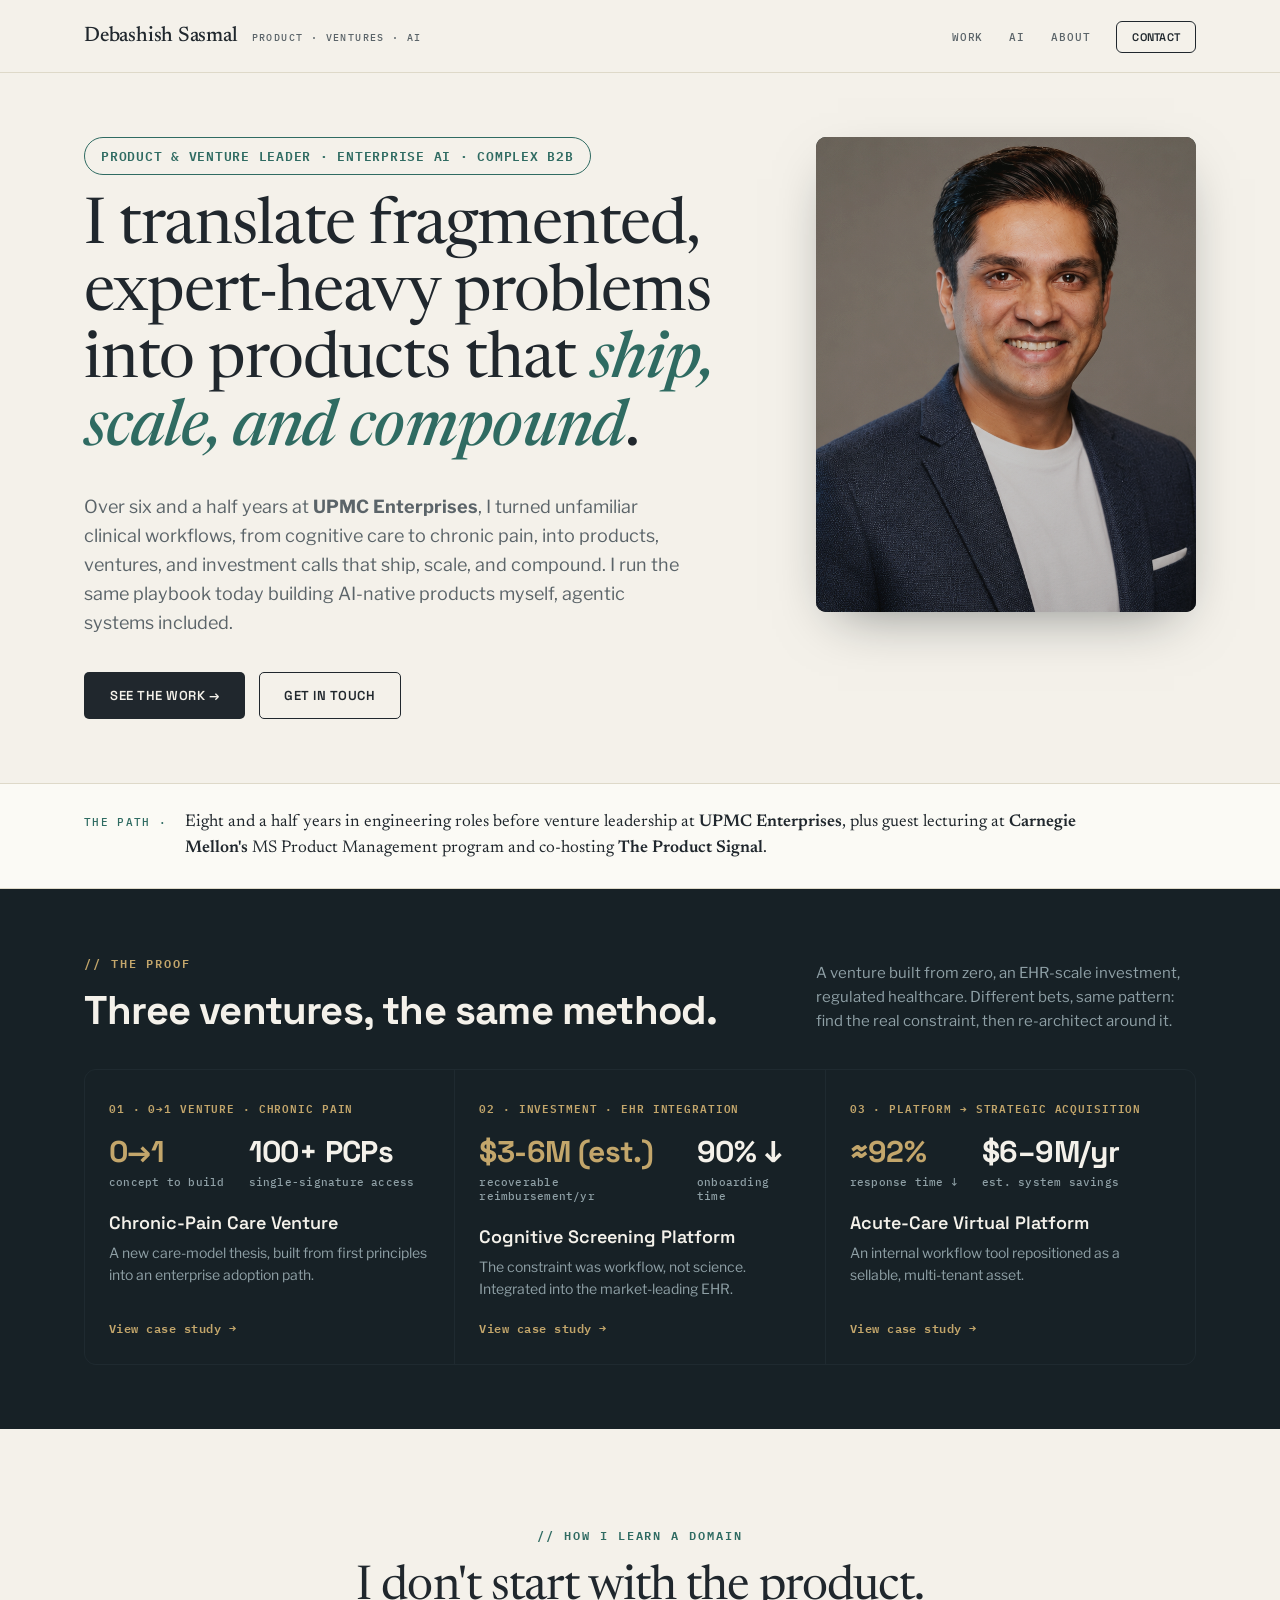
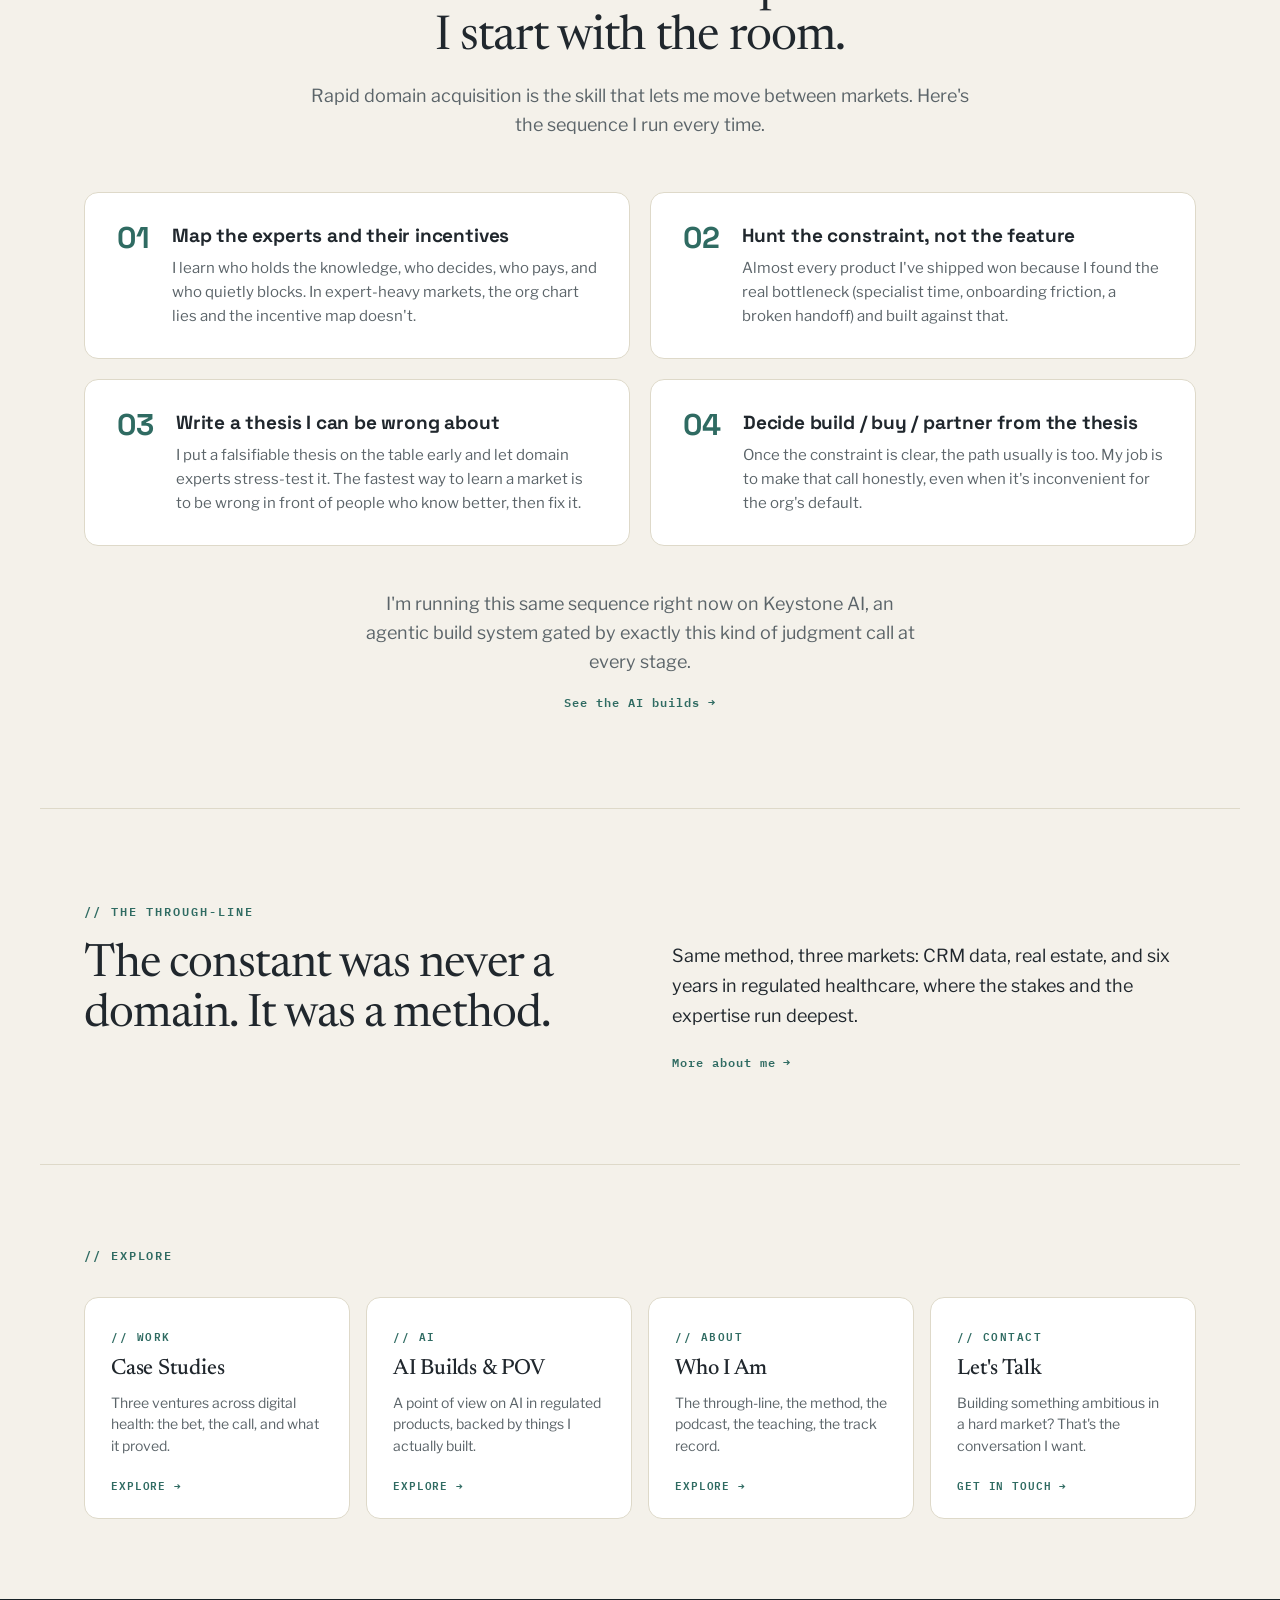
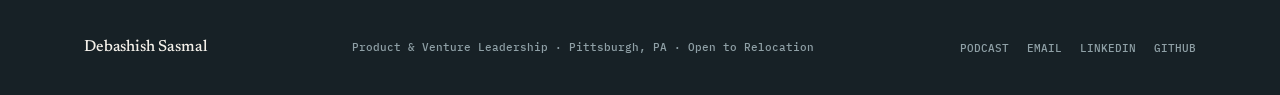
==== commit 66499710: "Relocation language moved" ====
--- a/ds_website/index.html
+++ b/ds_website/index.html
@@ -41,8 +41,6 @@
        HERO
        ========================================================= -->
   <section class="hero-section" id="top">
-    <p class="hero-kicker">PITTSBURGH, PA · OPEN TO RELOCATION</p>
-
     <div class="hero-grid">
       <div class="hero-content">
         <p class="hero-role">Product & Venture Leader · Enterprise AI · Complex B2B</p>
--- a/ds_website/styles/hero.css
+++ b/ds_website/styles/hero.css
@@ -9,17 +9,7 @@
   padding: 64px var(--pad-x) 64px;
 }
 
-.hero-kicker {
-  font: 500 13px var(--font-mono);
-  letter-spacing: .1em;
-  color: var(--sub);
-  margin-bottom: 22px;
-  text-wrap: balance;
-}
-
-/* Two-column grid: headline/body/actions vs. portrait.
-   align-items: start means the portrait top lines up exactly with the
-   headline top, since the kicker now lives outside this grid entirely. */
+/* Two-column grid: headline/body/actions vs. portrait. */
 .hero-grid {
   display: grid;
   grid-template-columns: 1.7fr 1fr;
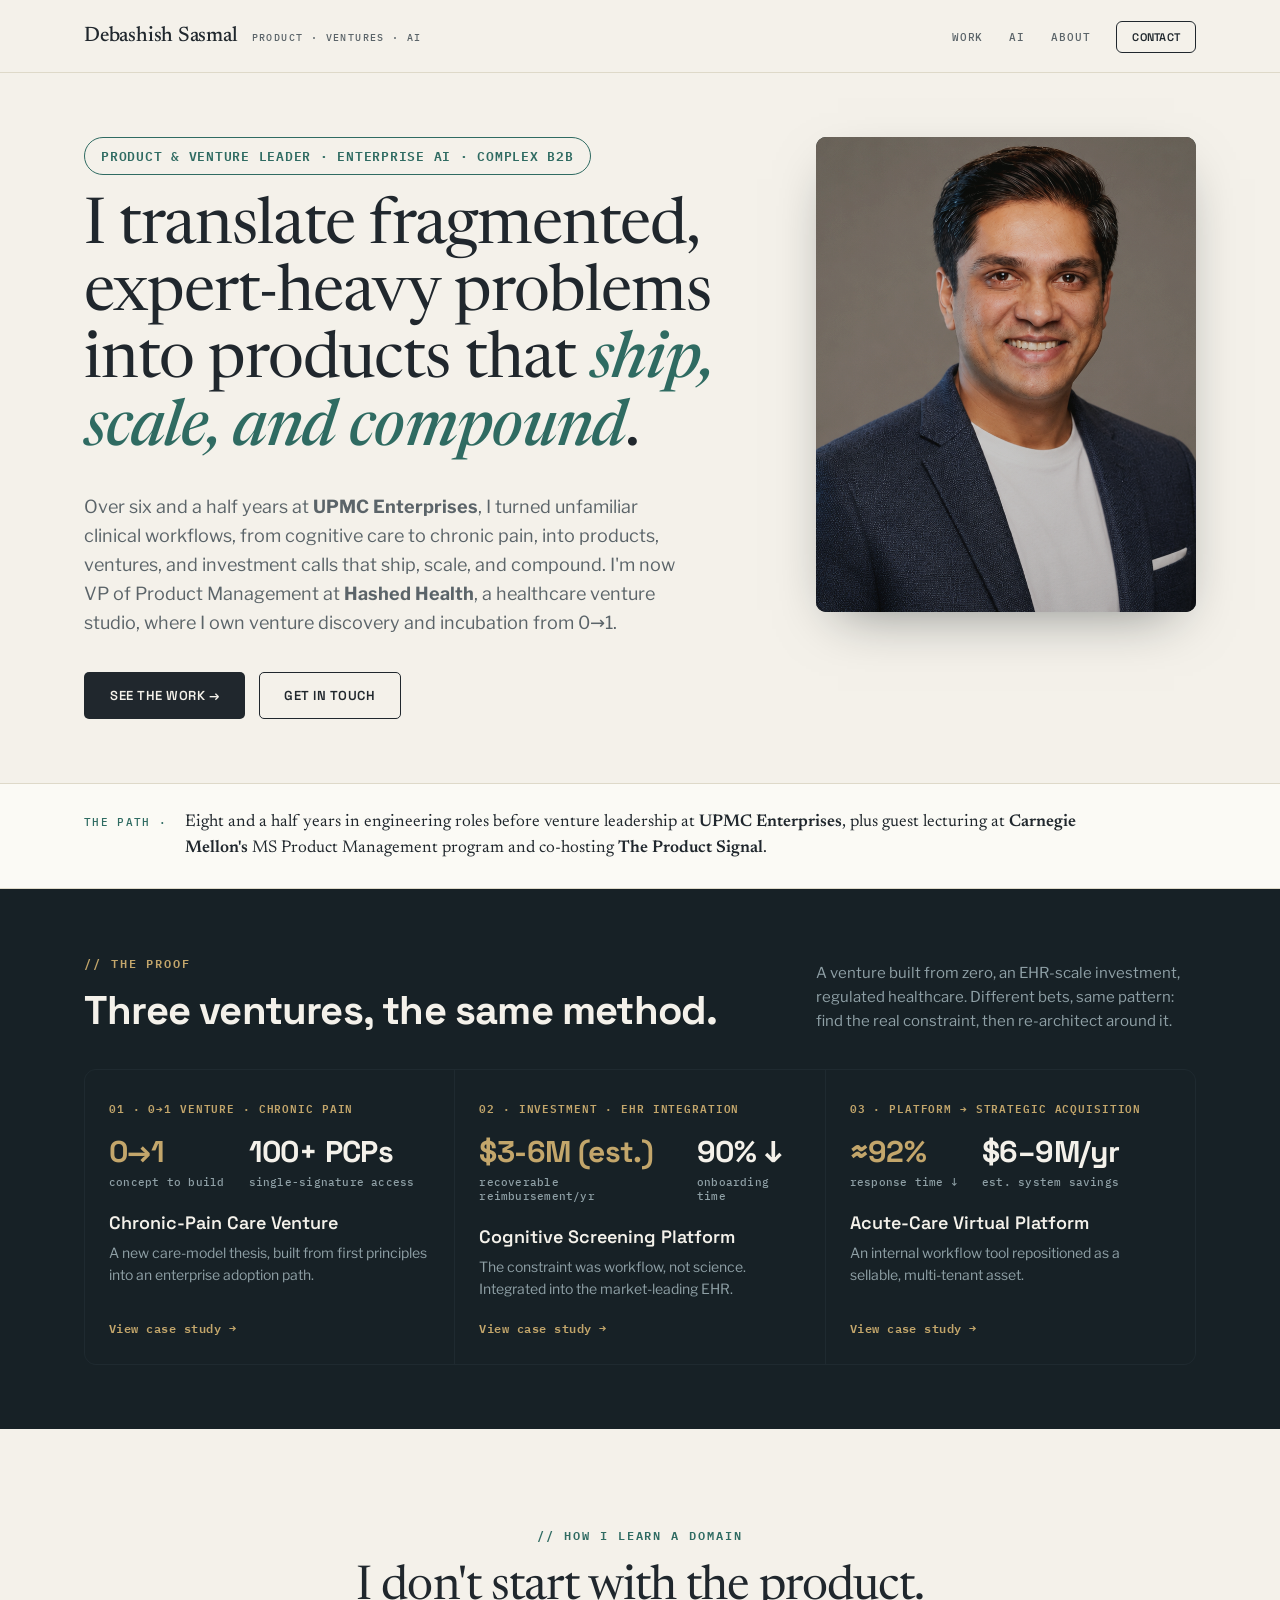
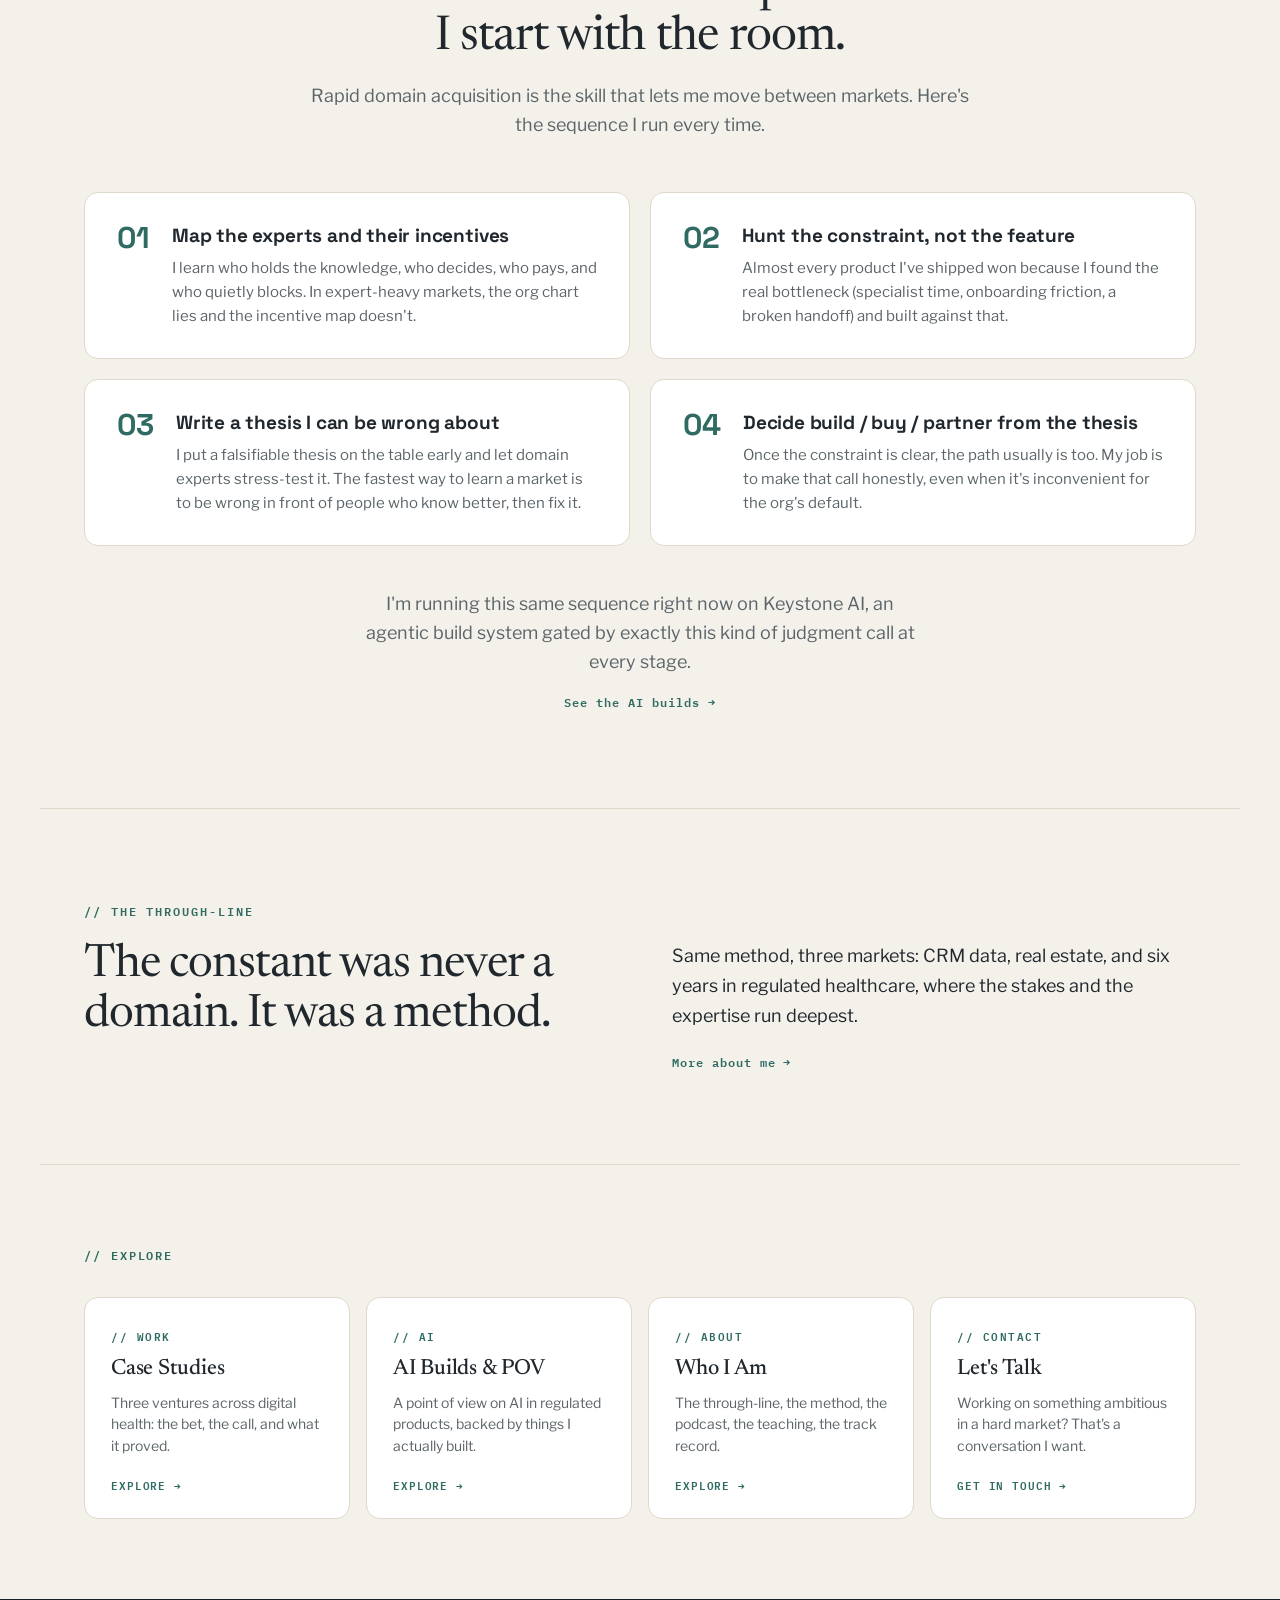
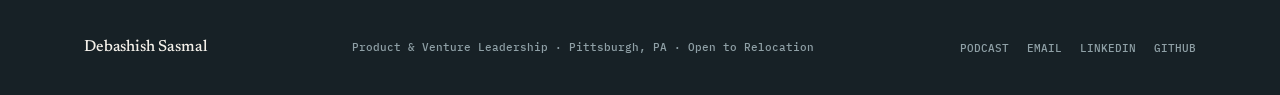
==== commit ec76eb87: "Reposition site as current operator, not job-seeker Add current Hashed Health and Glimmer Health adv" ====
--- a/ds_website/index.html
+++ b/ds_website/index.html
@@ -52,8 +52,8 @@
           Over six and a half years at <strong>UPMC Enterprises</strong>, I turned
           unfamiliar clinical workflows, from cognitive care to chronic pain,
           into products, ventures, and investment calls that ship, scale, and compound.
-          I run the same playbook today building AI-native products myself,
-          agentic systems included.
+          I'm now VP of Product Management at <strong>Hashed Health</strong>, a healthcare
+          venture studio, where I own venture discovery and incubation from 0→1.
         </p>
         <div class="hero-actions">
           <a href="work.html" class="btn btn--primary">SEE THE WORK →</a>
@@ -282,7 +282,7 @@
         <p class="hub-card__eyebrow">// CONTACT</p>
         <div class="hub-card__title">Let's Talk</div>
         <p class="hub-card__body">
-          Building something ambitious in a hard market? That's the conversation I want.
+          Working on something ambitious in a hard market? That's a conversation I want.
         </p>
         <span class="hub-card__link">GET IN TOUCH →</span>
       </a>
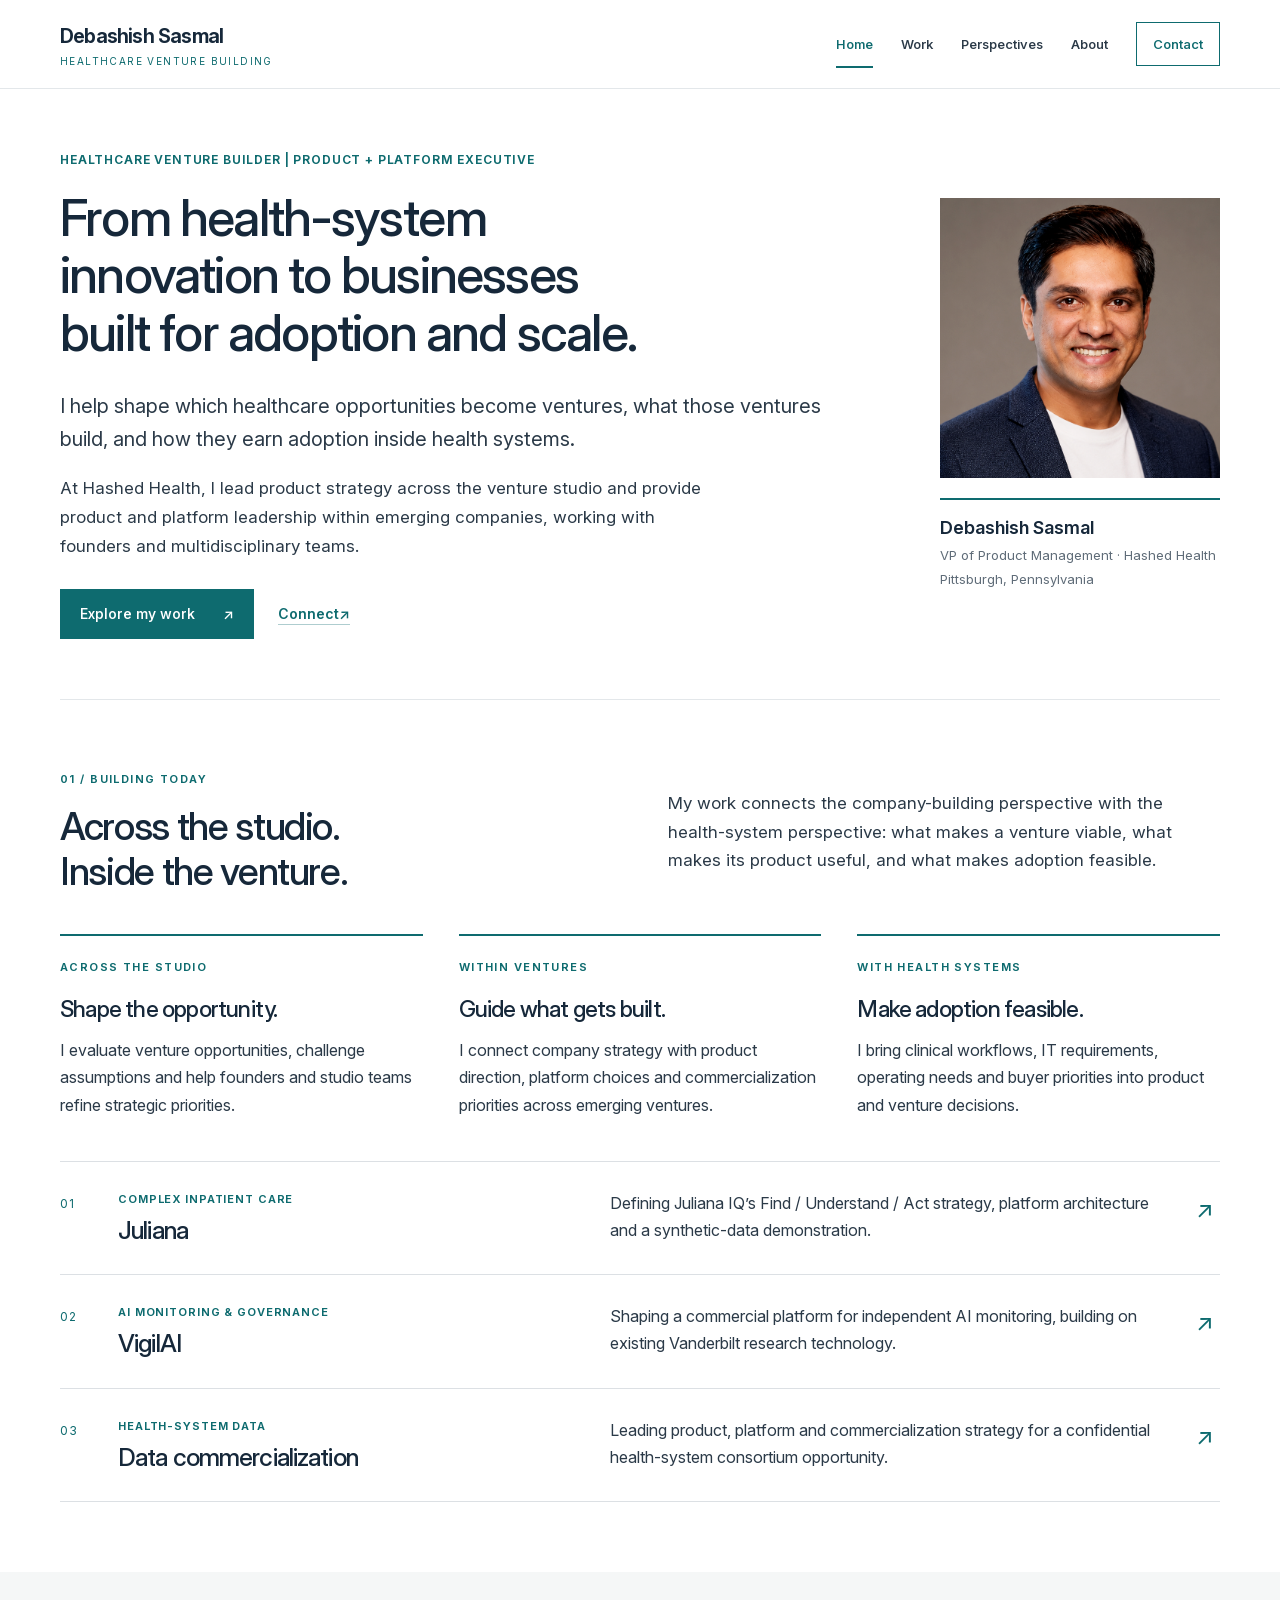
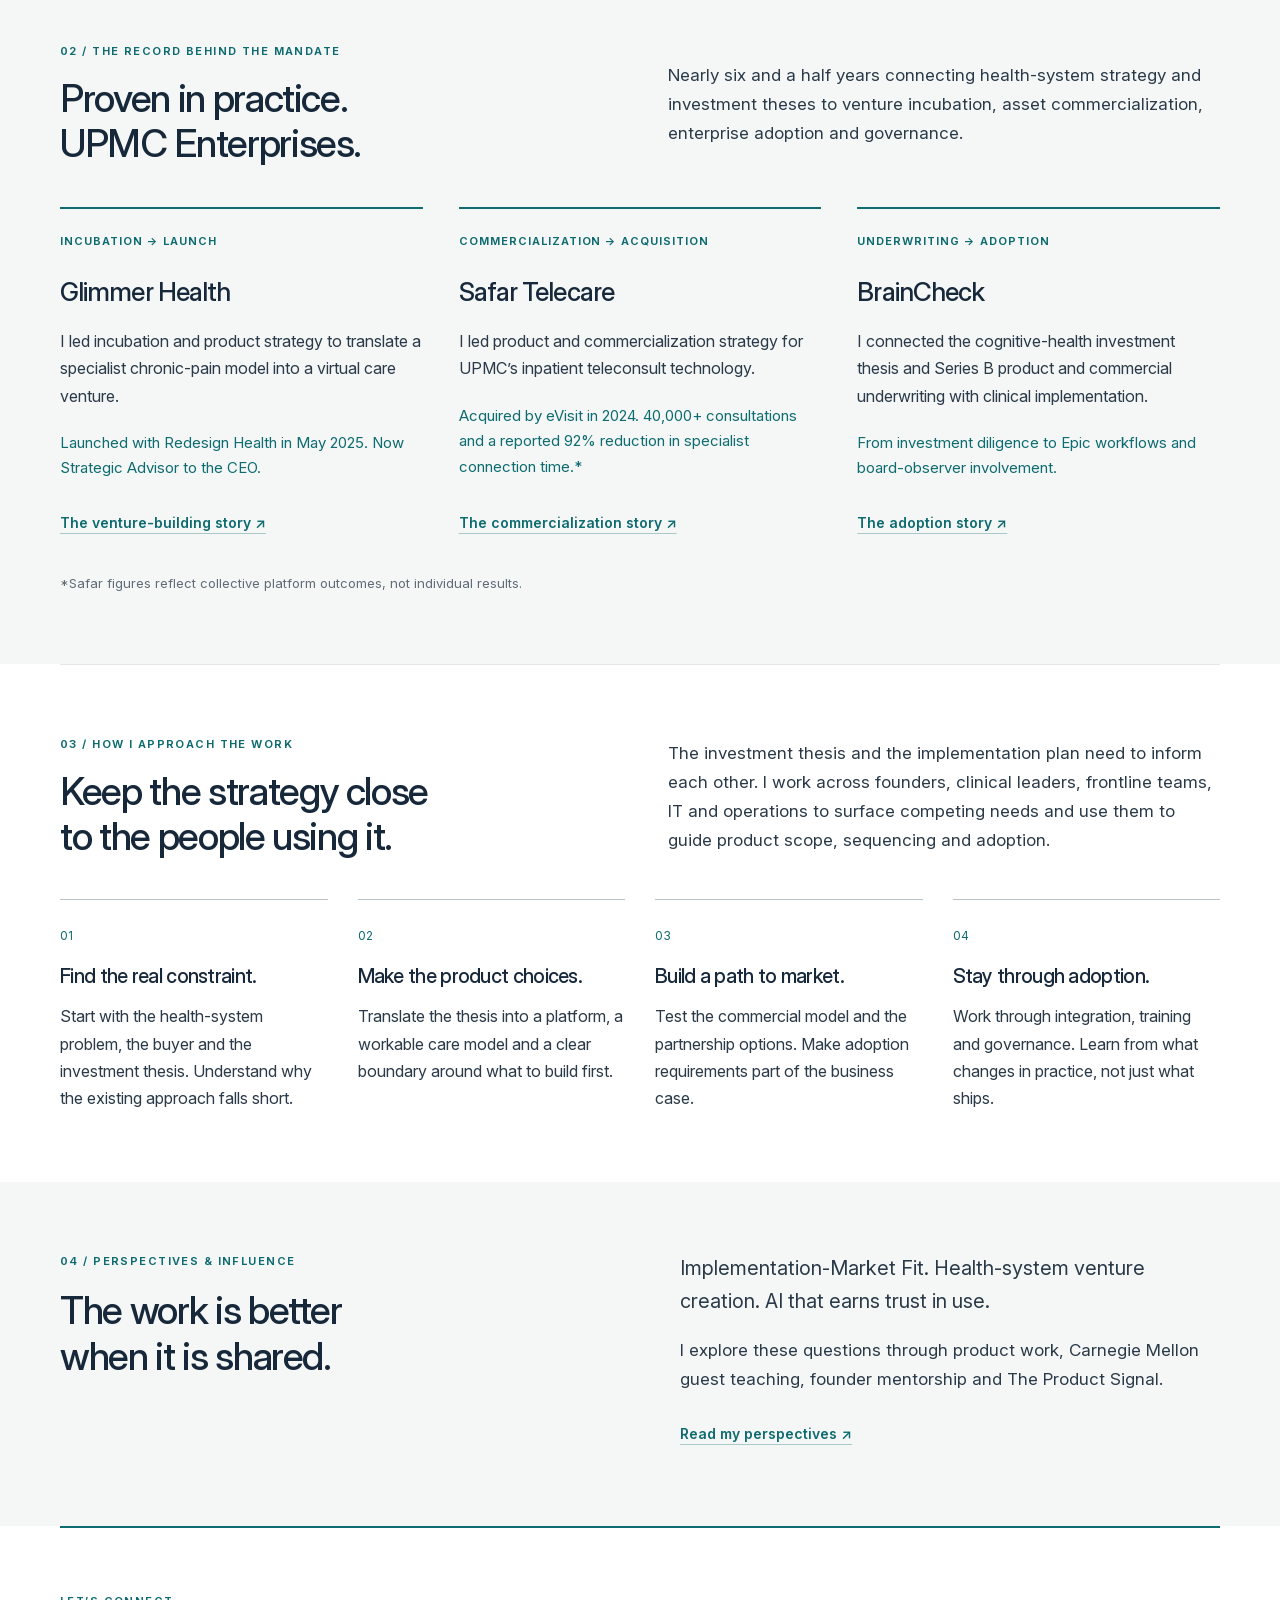
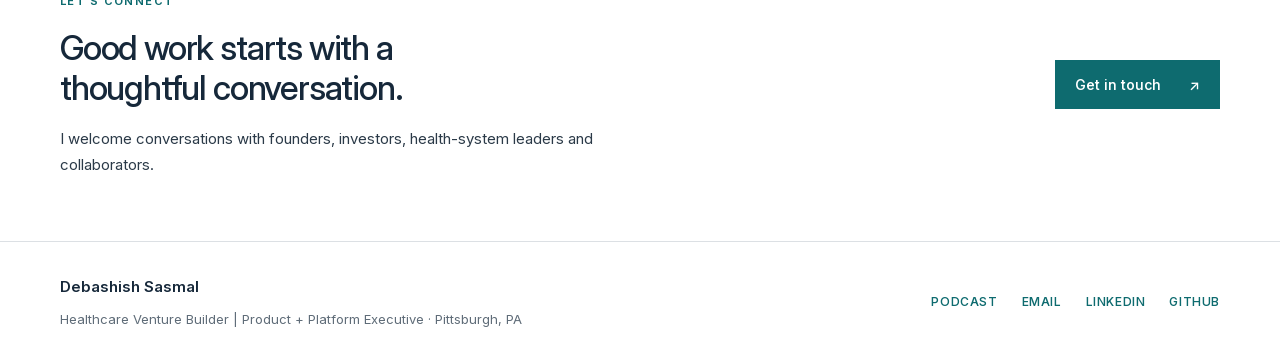
==== commit 33dd2633: "Redesign personal site around healthcare venture leadership" ====
--- a/ds_website/index.html
+++ b/ds_website/index.html
@@ -1,298 +1,193 @@
 <!DOCTYPE html>
 <html lang="en">
 <head>
-  <meta charset="utf-8">
-  <meta name="viewport" content="width=device-width, initial-scale=1">
-  <title>Debashish Sasmal · Product & Venture Leadership</title>
-  <meta name="description" content="I build products in the markets most people avoid: regulated, AI-enabled, expert-heavy, and see them through to a real outcome.">
-
-  <link rel="icon" href="favicon.svg" type="image/svg+xml">
-  <link rel="icon" href="favicon.ico" sizes="any">
-  <link rel="icon" href="favicon-32x32.png" sizes="32x32" type="image/png">
-  <link rel="icon" href="favicon-16x16.png" sizes="16x16" type="image/png">
-  <link rel="apple-touch-icon" href="apple-touch-icon.png">
-
-  <meta property="og:type" content="website">
-  <meta property="og:site_name" content="Debashish Sasmal">
-  <meta property="og:url" content="https://debashishsasmal.com/">
-  <meta property="og:title" content="Debashish Sasmal · Product & Venture Leadership">
-  <meta property="og:description" content="I build products in the markets most people avoid: regulated, AI-enabled, expert-heavy, and see them through to a real outcome.">
-  <meta property="og:image" content="https://debashishsasmal.com/imgs/og-image.png">
-  <meta name="twitter:card" content="summary_large_image">
-  <meta name="twitter:title" content="Debashish Sasmal · Product & Venture Leadership">
-  <meta name="twitter:description" content="I build products in the markets most people avoid: regulated, AI-enabled, expert-heavy, and see them through to a real outcome.">
-  <meta name="twitter:image" content="https://debashishsasmal.com/imgs/og-image.png">
-
-  <link rel="stylesheet" href="styles/tokens.css">
-  <link rel="stylesheet" href="styles/base.css">
-  <link rel="stylesheet" href="styles/components.css">
-  <link rel="stylesheet" href="styles/nav.css">
-  <link rel="stylesheet" href="styles/hero.css">
-  <link rel="stylesheet" href="styles/proof.css">
-  <link rel="stylesheet" href="styles/about.css">
-  <link rel="stylesheet" href="styles/method.css">
-  <link rel="stylesheet" href="styles/hub-cards.css">
+<meta charset="utf-8">
+<meta name="viewport" content="width=device-width, initial-scale=1">
+<title>Healthcare Venture Builder · Debashish Sasmal</title>
+<meta name="description" content="Healthcare Venture Builder | Product + Platform Executive. Healthcare product management and venture incubation, from opportunity assessment to commercialization and adoption.">
+<link rel="canonical" href="https://debashishsasmal.com/">
+<link rel="icon" href="favicon.svg" type="image/svg+xml">
+<link rel="icon" href="favicon.ico" sizes="any">
+<link rel="apple-touch-icon" href="apple-touch-icon.png">
+<meta property="og:type" content="website">
+<meta property="og:site_name" content="Debashish Sasmal">
+<meta property="og:url" content="https://debashishsasmal.com/">
+<meta property="og:title" content="Healthcare Venture Builder · Debashish Sasmal">
+<meta property="og:description" content="Healthcare Venture Builder | Product + Platform Executive. Healthcare product management and venture incubation, from opportunity assessment to commercialization and adoption.">
+<meta name="twitter:card" content="summary">
+<link rel="preload" href="fonts/InterVariable.woff2" as="font" type="font/woff2" crossorigin>
+<link rel="stylesheet" href="styles/tokens.css">
+<link rel="stylesheet" href="styles/editorial.css">
 </head>
 <body>
-
-  <div data-include="header"></div>
-
-  <!-- =========================================================
-       HERO
-       ========================================================= -->
-  <section class="hero-section" id="top">
-    <div class="hero-grid">
-      <div class="hero-content">
-        <p class="hero-role">Product & Venture Leader · Enterprise AI · Complex B2B</p>
-        <h1 class="hero-headline">
-          I translate fragmented, expert-heavy problems into products
-          that <em>ship, scale, and compound</em>.
-        </h1>
-        <p class="hero-body">
-          Over six and a half years at <strong>UPMC Enterprises</strong>, I turned
-          unfamiliar clinical workflows, from cognitive care to chronic pain,
-          into products, ventures, and investment calls that ship, scale, and compound.
-          I'm now VP of Product Management at <strong>Hashed Health</strong>, a healthcare
-          venture studio, where I own venture discovery and incubation from 0→1.
-        </p>
-        <div class="hero-actions">
-          <a href="work.html" class="btn btn--primary">SEE THE WORK →</a>
-          <a href="contact.html" class="btn btn--outline">GET IN TOUCH</a>
-        </div>
-      </div>
-
-      <div class="hero-portrait">
-        <div class="portrait-frame">
-          <img src="imgs/DS3.png" alt="Debashish Sasmal">
-          <div class="portrait-frame__gradient"></div>
-        </div>
-      </div>
-    </div>
-  </section>
-
-  <!-- =========================================================
-       PATH STRIP
-       ========================================================= -->
-  <div class="path-strip">
-    <div class="path-inner">
-      <span class="path-label">THE PATH ·</span>
-      <p class="path-text">
-        Eight and a half years in engineering roles before venture leadership at <strong>UPMC Enterprises</strong>,
-        plus guest lecturing at <strong>Carnegie Mellon's</strong> MS Product Management program and
-        co-hosting <strong>The Product Signal</strong>.
-      </p>
-    </div>
-  </div>
-
-  <!-- =========================================================
-       DARK PROOF STATS
-       ========================================================= -->
-  <section class="proof-section">
-    <div class="proof-inner">
-      <div class="proof-header">
-        <div>
-          <p class="eyebrow eyebrow--light">// THE PROOF</p>
-          <h2 class="proof-headline">Three ventures, the same method.</h2>
-        </div>
-        <p class="proof-body">
-          A venture built from zero, an EHR-scale investment, regulated healthcare.
-          Different bets, same pattern: find the real constraint, then re-architect around it.
-        </p>
-      </div>
-
-      <div class="proof-cases">
-
-        <a class="proof-case" href="work.html#venture-origination">
-          <span class="proof-case__tag">01 · 0→1 VENTURE · CHRONIC PAIN</span>
-          <div class="proof-case__stats">
-            <div class="proof-case__stat">
-              <div class="proof-case__value proof-case__value--gold">0→1</div>
-              <div class="proof-case__label">concept to build</div>
-            </div>
-            <div class="proof-case__stat">
-              <div class="proof-case__value">100+ PCPs</div>
-              <div class="proof-case__label">single-signature access</div>
-            </div>
-          </div>
-          <div class="proof-case__title">Chronic-Pain Care Venture</div>
-          <div class="proof-case__summary">A new care-model thesis, built from first principles into an enterprise adoption path.</div>
-          <span class="proof-case__link">View case study →</span>
-        </a>
-
-        <a class="proof-case" href="work.html#workflow-investment">
-          <span class="proof-case__tag">02 · INVESTMENT · EHR INTEGRATION</span>
-          <div class="proof-case__stats">
-            <div class="proof-case__stat">
-              <div class="proof-case__value proof-case__value--gold">$3-6M (est.)</div>
-              <div class="proof-case__label">recoverable reimbursement/yr</div>
-            </div>
-            <div class="proof-case__stat">
-              <div class="proof-case__value">90% ↓</div>
-              <div class="proof-case__label">onboarding time</div>
-            </div>
-          </div>
-          <div class="proof-case__title">Cognitive Screening Platform</div>
-          <div class="proof-case__summary">The constraint was workflow, not science. Integrated into the market-leading EHR.</div>
-          <span class="proof-case__link">View case study →</span>
-        </a>
-
-        <a class="proof-case" href="work.html#platform-exit">
-          <span class="proof-case__tag">03 · PLATFORM → STRATEGIC ACQUISITION</span>
-          <div class="proof-case__stats">
-            <div class="proof-case__stat">
-              <div class="proof-case__value proof-case__value--gold">≈92%</div>
-              <div class="proof-case__label">response time ↓</div>
-            </div>
-            <div class="proof-case__stat">
-              <div class="proof-case__value">$6–9M/yr</div>
-              <div class="proof-case__label">est. system savings</div>
-            </div>
-          </div>
-          <div class="proof-case__title">Acute-Care Virtual Platform</div>
-          <div class="proof-case__summary">An internal workflow tool repositioned as a sellable, multi-tenant asset.</div>
-          <span class="proof-case__link">View case study →</span>
-        </a>
-
-      </div>
-    </div>
-  </section>
-
-  <!-- =========================================================
-       METHOD · signature section stays on home
-       ========================================================= -->
-  <section class="method-section">
-    <div class="method-intro">
-      <p class="eyebrow">// HOW I LEARN A DOMAIN</p>
-      <h2 class="method-intro__heading">
-        I don't start with the product. I start with the room.
-      </h2>
-      <p class="method-intro__body">
-        Rapid domain acquisition is the skill that lets me move between markets.
-        Here's the sequence I run every time.
-      </p>
-    </div>
-    <div class="method-grid">
-      <div class="method-step">
-        <div class="method-step__num">01</div>
-        <div>
-          <div class="method-step__title">Map the experts and their incentives</div>
-          <p class="method-step__body">
-            I learn who holds the knowledge, who decides, who pays, and who quietly blocks.
-            In expert-heavy markets, the org chart lies and the incentive map doesn't.
-          </p>
-        </div>
-      </div>
-      <div class="method-step">
-        <div class="method-step__num">02</div>
-        <div>
-          <div class="method-step__title">Hunt the constraint, not the feature</div>
-          <p class="method-step__body">
-            Almost every product I've shipped won because I found the real bottleneck
-            (specialist time, onboarding friction, a broken handoff) and built against that.
-          </p>
-        </div>
-      </div>
-      <div class="method-step">
-        <div class="method-step__num">03</div>
-        <div>
-          <div class="method-step__title">Write a thesis I can be wrong about</div>
-          <p class="method-step__body">
-            I put a falsifiable thesis on the table early and let domain experts stress-test
-            it. The fastest way to learn a market is to be wrong in front of people who know
-            better, then fix it.
-          </p>
-        </div>
-      </div>
-      <div class="method-step">
-        <div class="method-step__num">04</div>
-        <div>
-          <div class="method-step__title">Decide build / buy / partner from the thesis</div>
-          <p class="method-step__body">
-            Once the constraint is clear, the path usually is too. My job is to make
-            that call honestly, even when it's inconvenient for the org's default.
-          </p>
-        </div>
-      </div>
-    </div>
-    <div style="text-align: center; margin-top: 44px;">
-      <p class="method-intro__body" style="max-width: 560px; margin: 0 auto;">
-        I'm running this same sequence right now on Keystone AI, an agentic
-        build system gated by exactly this kind of judgment call at every stage.
-      </p>
-      <a href="ai.html" class="link-arrow" style="margin-top: 16px;">See the AI builds →</a>
-    </div>
-  </section>
-
-  <!-- =========================================================
-       THROUGH-LINE
-       ========================================================= -->
-  <section class="about-section">
-    <p class="eyebrow">// THE THROUGH-LINE</p>
-    <div class="about-grid">
-      <h2 class="about-headline">
-        The constant was never a domain. It was a method.
-      </h2>
-      <div>
-        <p class="about-body-primary">
-          Same method, three markets: CRM data, real estate, and six years in
-          regulated healthcare, where the stakes and the expertise run deepest.
-        </p>
-        <a href="about.html" class="link-arrow" style="margin-top: 22px; display: inline-flex;">
-          More about me →
-        </a>
-      </div>
-    </div>
-  </section>
-
-  <!-- =========================================================
-       HUB CARDS · navigate to sub-pages
-       ========================================================= -->
-  <section class="hub-section">
-    <p class="eyebrow">// EXPLORE</p>
-    <div class="hub-grid">
-
-      <a href="work.html" class="hub-card">
-        <p class="hub-card__eyebrow">// WORK</p>
-        <div class="hub-card__title">Case Studies</div>
-        <p class="hub-card__body">
-          Three ventures across digital health: the bet, the call, and what it proved.
-        </p>
-        <span class="hub-card__link">EXPLORE →</span>
-      </a>
-
-      <a href="ai.html" class="hub-card">
-        <p class="hub-card__eyebrow">// AI</p>
-        <div class="hub-card__title">AI Builds &amp; POV</div>
-        <p class="hub-card__body">
-          A point of view on AI in regulated products, backed by things I actually built.
-        </p>
-        <span class="hub-card__link">EXPLORE →</span>
-      </a>
-
-      <a href="about.html" class="hub-card">
-        <p class="hub-card__eyebrow">// ABOUT</p>
-        <div class="hub-card__title">Who I Am</div>
-        <p class="hub-card__body">
-          The through-line, the method, the podcast, the teaching, the track record.
-        </p>
-        <span class="hub-card__link">EXPLORE →</span>
-      </a>
-
-      <a href="contact.html" class="hub-card">
-        <p class="hub-card__eyebrow">// CONTACT</p>
-        <div class="hub-card__title">Let's Talk</div>
-        <p class="hub-card__body">
-          Working on something ambitious in a hard market? That's a conversation I want.
-        </p>
-        <span class="hub-card__link">GET IN TOUCH →</span>
-      </a>
-
-    </div>
-  </section>
-
-  <div data-include="footer"></div>
-
-  <script src="components/header.js"></script>
-  <script src="components/footer.js"></script>
+<a class="skip-link" href="#main">Skip to content</a>
+<div data-include="header">
+</div>
+<noscript>
+<nav class="wrap fallback-nav" aria-label="Main navigation">
+<a href="index.html">Home</a>
+<a href="work.html">Work</a>
+<a href="ai.html">Perspectives</a>
+<a href="about.html">About</a>
+<a href="contact.html">Contact</a>
+</nav>
+</noscript>
+<main id="main" tabindex="-1">
+<section class="hero wrap">
+<div class="hero-copy">
+<p class="eyebrow">Healthcare Venture Builder | Product + Platform Executive</p>
+<h1>From health-system innovation to businesses built for adoption and scale.</h1>
+<p class="lede">I help shape which healthcare opportunities become ventures, what those ventures build, and how they earn adoption inside health systems.</p>
+<p>At Hashed Health, I lead product strategy across the venture studio and provide product and platform leadership within emerging companies, working with founders and multidisciplinary teams.</p>
+<div class="actions">
+<a class="button" href="work.html">Explore my work <span aria-hidden="true">↗</span>
+</a>
+<a class="text-link" href="contact.html">Connect <span aria-hidden="true">↗</span>
+</a>
+</div>
+</div>
+<aside class="hero-aside">
+<img src="imgs/DS3.png" width="741" height="741" alt="Debashish Sasmal" fetchpriority="high">
+<div class="portrait-caption">
+<strong>Debashish Sasmal</strong>
+<span>VP of Product Management · Hashed Health</span>
+<span>Pittsburgh, Pennsylvania</span>
+</div>
+</aside>
+</section>
+<section class="section wrap">
+<div class="section-heading">
+<div>
+<p class="eyebrow">01 / BUILDING TODAY</p>
+<h2>Across the studio. <br> Inside the venture.</h2>
+</div>
+<p>My work connects the company-building perspective with the health-system perspective: what makes a venture viable, what makes its product useful, and what makes adoption feasible.</p>
+</div>
+<div class="leadership-grid">
+<article><p class="eyebrow">ACROSS THE STUDIO</p><h3>Shape the opportunity.</h3><p>I evaluate venture opportunities, challenge assumptions and help founders and studio teams refine strategic priorities.</p></article>
+<article><p class="eyebrow">WITHIN VENTURES</p><h3>Guide what gets built.</h3><p>I connect company strategy with product direction, platform choices and commercialization priorities across emerging ventures.</p></article>
+<article><p class="eyebrow">WITH HEALTH SYSTEMS</p><h3>Make adoption feasible.</h3><p>I bring clinical workflows, IT requirements, operating needs and buyer priorities into product and venture decisions.</p></article>
+</div>
+<div class="venture-list">
+<a class="venture-row" href="work.html#juliana">
+<span class="row-index">01</span>
+<div>
+<p class="eyebrow">COMPLEX INPATIENT CARE</p>
+<h3>Juliana</h3>
+</div>
+<p>Defining Juliana IQ’s Find / Understand / Act strategy, platform architecture and a synthetic-data demonstration.</p>
+<span class="row-arrow" aria-hidden="true">↗</span>
+</a>
+<a class="venture-row" href="work.html#vigilai">
+<span class="row-index">02</span>
+<div>
+<p class="eyebrow">AI MONITORING &amp; GOVERNANCE</p>
+<h3>VigilAI</h3>
+</div>
+<p>Shaping a commercial platform for independent AI monitoring, building on existing Vanderbilt research technology.</p>
+<span class="row-arrow" aria-hidden="true">↗</span>
+</a>
+<a class="venture-row" href="work.html#data-opportunity">
+<span class="row-index">03</span>
+<div>
+<p class="eyebrow">HEALTH-SYSTEM DATA</p>
+<h3>Data commercialization</h3>
+</div>
+<p>Leading product, platform and commercialization strategy for a confidential health-system consortium opportunity.</p>
+<span class="row-arrow" aria-hidden="true">↗</span>
+</a>
+</div>
+</section>
+<section class="tinted">
+<div class="section wrap">
+<div class="section-heading">
+<div>
+<p class="eyebrow">02 / THE RECORD BEHIND THE MANDATE</p>
+<h2>Proven in practice. <br> UPMC Enterprises.</h2>
+</div>
+<p>Nearly six and a half years connecting health-system strategy and investment theses to venture incubation, asset commercialization, enterprise adoption and governance.</p>
+</div>
+<div class="proof-grid">
+<article>
+<p class="eyebrow">INCUBATION → LAUNCH</p>
+<h3>Glimmer Health</h3>
+<p>I led incubation and product strategy to translate a specialist chronic-pain model into a virtual care venture.</p>
+<p class="outcome">Launched with Redesign Health in May 2025. Now Strategic Advisor to the CEO.</p>
+<a class="text-link" href="work.html#venture-origination">The venture-building story ↗</a>
+</article>
+<article>
+<p class="eyebrow">COMMERCIALIZATION → ACQUISITION</p>
+<h3>Safar Telecare</h3>
+<p>I led product and commercialization strategy for UPMC’s inpatient teleconsult technology.</p>
+<p class="outcome">Acquired by eVisit in 2024. 40,000+ consultations and a reported 92% reduction in specialist connection time.*</p>
+<a class="text-link" href="work.html#platform-exit">The commercialization story ↗</a>
+</article>
+<article>
+<p class="eyebrow">UNDERWRITING → ADOPTION</p>
+<h3>BrainCheck</h3>
+<p>I connected the cognitive-health investment thesis and Series B product and commercial underwriting with clinical implementation.</p>
+<p class="outcome">From investment diligence to Epic workflows and board-observer involvement.</p>
+<a class="text-link" href="work.html#workflow-investment">The adoption story ↗</a>
+</article>
+</div>
+<p class="note">*Safar figures reflect collective platform outcomes, not individual results.</p>
+</div>
+</section>
+<section class="section wrap">
+<div class="section-heading">
+<div>
+<p class="eyebrow">03 / HOW I APPROACH THE WORK</p>
+<h2>Keep the strategy close <br> to the people using it.</h2>
+</div>
+<p>The investment thesis and the implementation plan need to inform each other. I work across founders, clinical leaders, frontline teams, IT and operations to surface competing needs and use them to guide product scope, sequencing and adoption.</p>
+</div>
+<ol class="approach-grid">
+<li>
+<h3>Find the real constraint.</h3>
+<p>Start with the health-system problem, the buyer and the investment thesis. Understand why the existing approach falls short.</p>
+</li>
+<li>
+<h3>Make the product choices.</h3>
+<p>Translate the thesis into a platform, a workable care model and a clear boundary around what to build first.</p>
+</li>
+<li>
+<h3>Build a path to market.</h3>
+<p>Test the commercial model and the partnership options. Make adoption requirements part of the business case.</p>
+</li>
+<li>
+<h3>Stay through adoption.</h3>
+<p>Work through integration, training and governance. Learn from what changes in practice, not just what ships.</p>
+</li>
+</ol>
+</section>
+<section class="tinted">
+<div class="section wrap perspective-teaser">
+<div>
+<p class="eyebrow">04 / PERSPECTIVES &amp; INFLUENCE</p>
+<h2>The work is better <br> when it is shared.</h2>
+</div>
+<div>
+<p class="lede">Implementation-Market Fit. Health-system venture creation. AI that earns trust in use.</p>
+<p>I explore these questions through product work, Carnegie Mellon guest teaching, founder mentorship and The Product Signal.</p>
+<a class="text-link" href="ai.html">Read my perspectives ↗</a>
+</div>
+</div>
+</section>
+<section class="contact-band wrap">
+<div>
+<p class="eyebrow">LET’S CONNECT</p>
+<h2>Good work starts with a thoughtful conversation.</h2>
+<p>I welcome conversations with founders, investors, health-system leaders and collaborators.</p>
+</div>
+<a class="button" href="contact.html">Get in touch <span aria-hidden="true">↗</span>
+</a>
+</section>
+</main>
+<div data-include="footer">
+</div>
+<script src="components/header.js">
+</script>
+<script src="components/footer.js">
+</script>
 </body>
 </html>
--- a/ds_website/styles/tokens.css
+++ b/ds_website/styles/tokens.css
@@ -1,61 +1,26 @@
-/* ============================================================
-   TOKENS — design system foundation
-   All CSS custom properties. No rules here, only variables.
-   ============================================================ */
-
-@import url('https://fonts.googleapis.com/css2?family=Newsreader:ital,opsz,wght@0,6..72,400;0,6..72,500;0,6..72,600;1,6..72,400;1,6..72,500&family=IBM+Plex+Mono:wght@400;500;600&family=Libre+Franklin:wght@400;500;600&family=Space+Grotesk:wght@600;700&display=swap');
-
+/* Official Inter 4.1, self-hosted. License: ../fonts/LICENSE.txt */
+@font-face {
+  font-family: 'Inter';
+  font-style: normal;
+  font-weight: 100 900;
+  font-display: swap;
+  src: url('../fonts/InterVariable.woff2') format('woff2');
+}
+@font-face {
+  font-family: 'Inter Display';
+  font-style: normal;
+  font-weight: 500;
+  font-display: swap;
+  src: url('../fonts/InterDisplay-Medium.woff2') format('woff2');
+}
 :root {
-  /* ---- Color: core ---- */
-  --ink:          #20272D;
-  --paper:        #F4F1EA;
-  --surface:      #FFFFFF;
-  --surface-2:    #FBFAF5;
-  --sub:          #5B6469;
-  --border:       #DED9C9;
-  --hair:         #EAE5D8;
-
-  /* ---- Color: accent (mineral teal / brass) ---- */
-  --accent:       #2F6B62;
-  --accent-2:     #C3A66B;
-  --accent-ink:   #FFFFFF;
-
-  /* ---- Color: dark sections ---- */
-  --dark:         #172126;
-  --dark-surface: #1F2A30;
-  --dark-sub:     #8FA0A6;
-  --dark-text:    #D9E0DC;
-
-  /* ---- Color: cobalt (podcast / link accent) ---- */
-  --cobalt:       #2E6FB7;
-
-  /* ---- Typography ---- */
-  --font-serif:   'Newsreader', Georgia, 'Times New Roman', serif;
-  --font-sans:    'Libre Franklin', system-ui, -apple-system, sans-serif;
-  --font-mono:    'IBM Plex Mono', 'Menlo', 'Courier New', monospace;
-  --font-grotesk: 'Space Grotesk', system-ui, sans-serif;
-
-  /* ---- Layout ---- */
-  --max-w:        1200px;
-  --pad-x:        44px;
-
-  /* ---- Radius ---- */
-  --radius-sm:    6px;
-  --radius-md:    10px;
-  --radius-lg:    14px;
-  --radius-xl:    20px;
-
-  /* ---- Shadow ---- */
-  --shadow-card:  0 20px 44px -28px rgba(15, 25, 28, .4);
-  --shadow-dark:  0 20px 54px -22px rgba(15, 25, 28, .5);
-
-  /* ---- Transition ---- */
-  --ease:         cubic-bezier(.22, 1, .36, 1);
-  --duration:     220ms;
+  --navy: #16283A;
+  --teal: #0E6B6F;
+  --ink: #2B3A48;
+  --muted: #5F6C78; /* Accessible small text on white and wash backgrounds. */
+  --line: #B9C2CA;
+  --paper: #FFFFFF;
+  --wash: #F5F7F7;
+  --font-body: 'Inter', -apple-system, BlinkMacSystemFont, 'Segoe UI', sans-serif;
+  --font-display: 'Inter Display', 'Inter', -apple-system, BlinkMacSystemFont, 'Segoe UI', sans-serif;
 }
-
-@media (max-width: 780px) {
-  :root {
-    --pad-x: 20px;
-  }
-}
--- a/ds_website/styles/editorial.css
+++ b/ds_website/styles/editorial.css
@@ -0,0 +1,1336 @@
+*,*::before,*::after {
+  box-sizing:border-box
+}
+
+html {
+  scroll-behavior:smooth;
+  scroll-padding-top:110px;
+  -webkit-text-size-adjust:100%
+}
+
+body {
+  margin:0;
+  background:var(--paper);
+  color:var(--ink);
+  font:400 17px/1.7 var(--font-body);
+  -webkit-font-smoothing:antialiased
+}
+
+::selection {
+  background:var(--teal);
+  color:white
+}
+
+img {
+  display:block;
+  max-width:100%;
+  height:auto
+}
+
+a {
+  color:var(--teal);
+  text-underline-offset:5px
+}
+
+button {
+  font:inherit
+}
+
+h1,h2,h3,h4,h5,p {
+  margin:0
+}
+
+h1,h2,h3,h4 {
+  font-family:var(--font-display);
+  color:var(--navy);
+  font-weight:500;
+  letter-spacing:-.035em;
+  text-wrap:balance
+}
+
+h1 {
+  font-size:clamp(38px,4.1vw,60px);
+  line-height:1.1
+}
+
+h2 {
+  font-size:clamp(29px,3vw,40px);
+  line-height:1.18
+}
+
+h3 {
+  font-size:26px;
+  line-height:1.25
+}
+
+h4 {
+  font-size:25px;
+  line-height:1.35
+}
+
+p+p {
+  margin-top:18px
+}
+
+p {
+  max-width:72ch
+}
+
+a,button,summary {
+  -webkit-tap-highlight-color:transparent
+}
+
+a:focus-visible,button:focus-visible,summary:focus-visible {
+  outline:3px solid var(--teal);
+  outline-offset:6px
+}
+
+a:hover {
+  color:var(--navy)
+}
+
+.wrap,.nav-inner,.footer-inner {
+  width:min(100% - 80px,1160px);
+  margin-inline:auto
+}
+
+.eyebrow {
+  font-size:11px;
+  font-weight:650;
+  line-height:1.65;
+  letter-spacing:.13em;
+  color:var(--teal);
+  text-transform:uppercase;
+  margin-bottom:18px
+}
+
+.lede {
+  font-size:20px;
+  line-height:1.65
+}
+
+.note {
+  font-size:13px;
+  line-height:1.6;
+  color:var(--muted);
+  margin-top:28px
+}
+
+.skip-link {
+  position:fixed;
+  top:8px;
+  left:12px;
+  padding:10px 20px;
+  background:white;
+  z-index:100;
+  transform:translateY(-160%)
+}
+
+.skip-link:focus {
+  transform:translateY(0)
+}
+
+.site-header {
+  background:rgba(255,255,255,.97);
+  border-bottom:1px solid #b9c2ca66;
+  position:sticky;
+  top:0;
+  z-index:20
+}
+
+.nav-inner {
+  min-height:88px;
+  display:flex;
+  align-items:center;
+  justify-content:space-between;
+  gap:24px
+}
+
+.nav-logo {
+  text-decoration:none;
+  color:var(--navy);
+  display:flex;
+  flex-direction:column
+}
+
+.nav-logo__name {
+  font-weight:650;
+  font-size:20px;
+  letter-spacing:-.04em
+}
+
+.nav-logo__tagline {
+  font-size:11px;
+  letter-spacing:.14em;
+  color:var(--teal)
+}
+
+.nav-links {
+  display:flex;
+  align-items:center;
+  gap:28px;
+  list-style:none;
+  padding:0;
+  margin:0
+}
+
+.nav-links a {
+  font-size:13px;
+  font-weight:550;
+  text-decoration:none;
+  color:var(--ink);
+  display:block;
+  padding:9px 0
+}
+
+.nav-links a[aria-current] {
+  color:var(--teal);
+  box-shadow:0 2px var(--teal)
+}
+
+.nav-links .nav-cta {
+  border:1px solid var(--teal);
+  padding:8px 16px;
+  color:var(--teal)
+}
+
+.nav-toggle {
+  display:none
+}
+
+.hero {
+  display:grid;
+  grid-template-columns:minmax(0,1fr) 280px;
+  gap:72px;
+  align-items:center;
+  padding-top:72px;
+  padding-bottom:76px
+}
+
+.hero .eyebrow {
+  max-width:660px;
+  letter-spacing:.085em;
+  font-size:11px
+}
+
+.hero h1 {
+  max-width:790px
+}
+
+.hero .lede {
+  margin-top:28px;
+  font-size:19px
+}
+
+.hero-copy>p:not(.eyebrow) {
+  max-width:66ch
+}
+
+.hero-copy>p:not(.eyebrow):not(.lede) {
+  font-size:16px
+}
+
+.hero-aside {
+  align-self:center
+}
+
+.hero-aside img {
+  width:100%;
+  height:330px;
+  object-fit:cover;
+  object-position:center 35%;
+  background:var(--wash)
+}
+
+.portrait-caption {
+  border-top:2px solid var(--teal);
+  margin-top:20px;
+  padding-top:14px;
+  display:flex;
+  flex-direction:column;
+  gap:4px;
+  line-height:1.5
+}
+
+.portrait-caption strong {
+  font-size:16px;
+  font-weight:600;
+  color:var(--navy)
+}
+
+.portrait-caption span {
+  font-size:11px;
+  color:var(--muted)
+}
+
+.actions {
+  display:flex;
+  align-items:center;
+  flex-wrap:wrap;
+  gap:24px;
+  margin-top:28px
+}
+
+.button {
+  background:var(--teal);
+  color:#fff;
+  text-decoration:none;
+  font-size:14px;
+  font-weight:550;
+  padding:13px 20px;
+  display:inline-flex;
+  align-items:center;
+  gap:28px;
+  min-height:48px
+}
+
+.button:hover {
+  background:var(--navy);
+  color:white
+}
+
+.text-link {
+  font-size:14px;
+  font-weight:600;
+  display:inline-block;
+  margin-top:18px;
+  text-decoration:none
+}
+
+.actions .text-link {
+  margin:0
+}
+
+.text-link:hover {
+  text-decoration:underline
+}
+
+.section {
+  padding-block:70px;
+  border-top:1px solid #b9c2ca66
+}
+
+.section-heading {
+  display:grid;
+  grid-template-columns:1fr 1fr;
+  gap:80px;
+  margin-bottom:40px;
+  align-items:start
+}
+
+.section-heading>p,.section-heading>div+div {
+  padding-top:34px
+}
+
+.section-heading .eyebrow {
+  margin-bottom:16px
+}
+
+.venture-row {
+  display:grid;
+  grid-template-columns:34px 1fr 1.2fr 24px;
+  gap:24px;
+  align-items:start;
+  padding:28px 0;
+  border-top:1px solid #b9c2ca80;
+  text-decoration:none;
+  color:var(--ink)
+}
+
+.venture-row:last-child {
+  border-bottom:1px solid #b9c2ca80
+}
+
+.venture-row:hover h3 {
+  color:var(--teal)
+}
+
+.venture-row .eyebrow {
+  font-size:11px;
+  margin-bottom:7px
+}
+
+.venture-row h3 {
+  font-size:25px
+}
+
+.venture-row>p {
+  font-size:15px
+}
+
+.row-index {
+  font-size:12px;
+  color:var(--teal);
+  letter-spacing:.08em;
+  padding-top:4px
+}
+
+.row-arrow {
+  color:var(--teal);
+  font-size:23px
+}
+
+.tinted {
+  background:var(--wash)
+}
+
+.tinted .section {
+  border:0
+}
+
+.proof-grid {
+  display:grid;
+  grid-template-columns:repeat(3,1fr);
+  gap:36px
+}
+
+.proof-grid article {
+  border-top:2px solid var(--teal);
+  padding-top:23px;
+  display:flex;
+  flex-direction:column;
+  align-items:start
+}
+
+.proof-grid .eyebrow {
+  font-size:11px;
+  letter-spacing:.09em;
+  min-height:30px;
+  margin-bottom:8px
+}
+
+.proof-grid h3 {
+  margin-bottom:20px
+}
+
+.proof-grid p {
+  font-size:15px
+}
+
+.proof-grid .outcome {
+  font-size:14px;
+  margin-block:20px;
+  color:var(--teal)
+}
+
+.proof-grid .text-link {
+  margin-top:auto;
+  font-size:13px
+}
+
+.approach-grid {
+  list-style:none;
+  counter-reset:approach;
+  display:grid;
+  grid-template-columns:repeat(4,1fr);
+  gap:30px;
+  padding:0;
+  margin:40px 0 0
+}
+
+.approach-grid li {
+  counter-increment:approach;
+  border-top:1px solid var(--line);
+  padding-top:20px
+}
+
+.approach-grid li:before {
+  content:'0' counter(approach);
+  font-size:12px;
+  color:var(--teal)
+}
+
+.approach-grid h3 {
+  font-size:20px;
+  line-height:1.3;
+  margin-block:14px
+}
+
+.approach-grid p {
+  font-size:14px
+}
+
+.perspective-teaser {
+  display:grid;
+  grid-template-columns:1fr 1fr;
+  gap:80px
+}
+
+.contact-band {
+  padding-block:64px;
+  display:flex;
+  align-items:center;
+  justify-content:space-between;
+  gap:50px;
+  border-top:2px solid var(--teal)
+}
+
+.contact-band h2 {
+  max-width:660px;
+  font-size:34px
+}
+
+.contact-band p:not(.eyebrow) {
+  margin-top:18px;
+  font-size:15px;
+  max-width:60ch
+}
+
+.contact-band .button {
+  flex-shrink:0
+}
+
+.site-footer {
+  border-top:1px solid #b9c2ca80
+}
+
+.footer-inner {
+  padding-block:32px;
+  display:grid;
+  grid-template-columns:1fr auto;
+  gap:8px 30px
+}
+
+.footer-brand {
+  font-size:15px;
+  font-weight:600;
+  color:var(--navy)
+}
+
+.footer-sub {
+  font-size:11px;
+  color:var(--muted);
+  grid-column:1
+}
+
+.footer-links {
+  grid-column:2;
+  grid-row:1/3;
+  list-style:none;
+  display:flex;
+  gap:20px;
+  padding:0;
+  margin:0;
+  align-items:center
+}
+
+.footer-link {
+  font-size:12px;
+  font-weight:550;
+  letter-spacing:.05em;
+  text-decoration:none
+}
+
+.page-intro {
+  padding-block:72px 52px
+}
+
+.page-intro h1 {
+  max-width:950px
+}
+
+.page-intro .lede {
+  margin-top:28px;
+  max-width:770px
+}
+
+.case-nav {
+  display:flex;
+  gap:60px;
+  padding-block:22px;
+  border-top:1px solid var(--line);
+  border-bottom:1px solid var(--line)
+}
+
+.case-nav a {
+  font-size:14px;
+  font-weight:600;
+  text-decoration:none
+}
+
+.case-nav span {
+  font-size:12px;
+  font-weight:400;
+  margin-left:12px;
+  color:var(--muted)
+}
+
+.role-line {
+  font-size:14px;
+  color:var(--teal);
+  font-weight:550;
+  line-height:1.6
+}
+
+.case {
+  display:grid;
+  grid-template-columns:minmax(0, 1fr) minmax(0, 1.7fr);
+  gap:80px;
+  padding-block:45px;
+  border-top:1px solid var(--line);
+  scroll-margin-top:24px
+}
+
+.case-heading h3 {
+  font-size:34px
+}
+
+.case-role {
+  font-size:14px;
+  color:var(--muted);
+  margin-top:20px;
+  max-width:28ch
+}
+
+.case-story h4 {
+  margin-bottom:28px
+}
+
+.case-story section+section {
+  margin-top:23px
+}
+
+.case-story h5 {
+  font-size:11px;
+  letter-spacing:.1em;
+  text-transform:uppercase;
+  font-weight:650;
+  color:var(--teal);
+  margin-bottom:7px
+}
+
+.case-story p {
+  font-size:16px;
+  line-height:1.75
+}
+
+.case-story section:last-child {
+  border-left:2px solid var(--teal);
+  padding-left:20px;
+  margin-top:28px
+}
+
+.essays>article {
+  display:grid;
+  grid-template-columns:minmax(0, 1fr) minmax(0, 1.55fr);
+  gap:80px;
+  padding-block:42px;
+  border-bottom:1px solid var(--line)
+}
+
+.essays h2 {
+  font-size:32px;
+  margin-top:15px
+}
+
+.essays .lede {
+  font-size:22px;
+  color:var(--navy)
+}
+
+.experiment {
+  display:grid;
+  grid-template-columns:minmax(0, 1fr) minmax(0, 1.7fr);
+  gap:80px;
+  border-top:1px solid var(--line);
+  padding-block:38px
+}
+
+.build-detail {
+  margin-top:28px;
+  border-top:1px solid var(--line);
+  border-bottom:1px solid var(--line)
+}
+
+.build-detail summary {
+  cursor:pointer;
+  font-weight:550;
+  color:var(--teal);
+  font-size:14px;
+  padding:16px 0;
+  list-style:none;
+  display:flex;
+  justify-content:space-between
+}
+
+.build-detail summary::-webkit-details-marker {
+  display:none
+}
+
+.build-detail[open] summary span {
+  transform:rotate(45deg)
+}
+
+.build-detail-content {
+  padding-block:16px 30px
+}
+
+.build-detail-content h4 {
+  font-size:24px;
+  margin-bottom:18px
+}
+
+.modal__lede {
+  font-size:17px
+}
+
+.modal__section {
+  margin-top:25px
+}
+
+.modal__label {
+  font-size:12px;
+  text-transform:uppercase;
+  font-weight:650;
+  color:var(--teal);
+  letter-spacing:.08em;
+  margin-bottom:10px
+}
+
+.modal__text {
+  font-size:15px
+}
+
+.modal__table {
+  border-collapse:collapse;
+  font-size:13px;
+  line-height:1.6;
+  width:100%;
+  table-layout:fixed
+}
+
+.modal__table td {
+  vertical-align:top;
+  padding:12px 8px;
+  border-bottom:1px solid var(--line);
+  overflow-wrap:anywhere
+}
+
+.modal__table td:first-child {
+  width:34%;
+  font-weight:550;
+  padding-left:0
+}
+
+.modal__screens {
+  display:grid;
+  grid-template-columns:1fr 1fr;
+  gap:16px
+}
+
+.modal__screens img {
+  border:1px solid var(--line);
+  width:100%
+}
+
+.about-story {
+  display:grid;
+  grid-template-columns:300px 1fr;
+  gap:80px
+}
+
+.about-story>img {
+  height:360px;
+  width:100%;
+  object-fit:cover;
+  object-position:center 35%
+}
+
+.about-story h2 {
+  margin-bottom:24px
+}
+
+.community-grid {
+  display:grid;
+  grid-template-columns:1fr 1fr;
+  gap:36px 64px;
+  margin-top:40px
+}
+
+.community-grid article {
+  border-top:1px solid var(--line);
+  padding-top:24px
+}
+
+.community-grid h3 {
+  font-size:23px;
+  margin-bottom:16px
+}
+
+.community-grid p {
+  font-size:16px
+}
+
+.career h2 {
+  margin-bottom:34px
+}
+
+.career-row {
+  display:grid;
+  grid-template-columns:190px 1fr 1.3fr;
+  gap:25px;
+  border-top:1px solid #b9c2ca80;
+  padding-block:20px;
+  align-items:baseline
+}
+
+.career-row>span {
+  font-size:13px;
+  color:var(--muted)
+}
+
+.career-row h3 {
+  font-size:20px
+}
+
+.career-row p {
+  font-size:14px
+}
+
+.contact-page {
+  padding-top:40px;
+  padding-bottom:100px;
+  min-height:390px
+}
+
+.contact-email {
+  font-size:clamp(18px,3.2vw,38px);
+  letter-spacing:-.04em;
+  text-decoration:none;
+  overflow-wrap:anywhere
+}
+
+.contact-context {
+  display:flex;
+  flex-wrap:wrap;
+  gap:32px;
+  margin-top:64px;
+  font-size:14px
+}
+
+.outcome {
+  color:var(--teal)
+}
+
+
+@media(min-width:1400px) {
+  .hero {
+  grid-template-columns:minmax(0,1fr) 300px;
+  gap:78px
+}
+
+.hero-aside img {
+  height:350px
+}
+
+
+}
+
+
+@media(max-width:1000px) {
+  .hero {
+  grid-template-columns:minmax(0,1fr) 230px;
+  gap:38px
+}
+
+.hero-aside img {
+  height:285px
+}
+
+.hero h1 {
+  font-size:44px
+}
+
+.section-heading,.perspective-teaser,.case,.experiment,.essays>article {
+  gap:40px
+}
+
+.approach-grid {
+  grid-template-columns:1fr 1fr
+}
+
+.proof-grid {
+  gap:24px
+}
+
+.nav-links {
+  gap:18px
+}
+
+.nav-logo__name {
+  font-size:18px
+}
+
+.about-story {
+  grid-template-columns:240px 1fr;
+  gap:40px
+}
+
+.career-row {
+  grid-template-columns:160px 1fr 1.2fr
+}
+
+
+}
+
+
+@media(max-width:780px) {
+  .wrap,.nav-inner,.footer-inner {
+  width:calc(100% - 40px)
+}
+
+.nav-inner {
+  min-height:76px;
+  flex-wrap:wrap;
+  gap:0
+}
+
+.nav-logo__name {
+  font-size:18px
+}
+
+.nav-toggle {
+  display:flex;
+  align-items:center;
+  justify-content:center;
+  width:44px;
+  height:44px;
+  border:1px solid var(--line);
+  background:white;
+  color:var(--navy);
+  font-size:12px;
+  cursor:pointer
+}
+
+.nav-menu {
+  display:none;
+  width:100%;
+  padding:12px 0 22px
+}
+
+.nav-menu.is-open {
+  display:block
+}
+
+.nav-links {
+  display:flex;
+  flex-wrap:wrap;
+  gap:12px 24px
+}
+
+.nav-links a {
+  font-size:14px
+}
+
+.hero {
+  grid-template-columns:1fr;
+  gap:34px;
+  padding-block:44px
+}
+
+.hero h1 {
+  font-size:clamp(37px,6.5vw,50px);
+  max-width:640px
+}
+
+.hero .lede {
+  font-size:18px
+}
+
+.hero-aside {
+  display:flex;
+  gap:20px;
+  align-items:center
+}
+
+.hero-aside img {
+  width:110px;
+  height:130px
+}
+
+.portrait-caption {
+  flex:1;
+  margin:0;
+  padding-top:16px
+}
+
+.portrait-caption span {
+  font-size:11px
+}
+
+.section {
+  padding-block:44px
+}
+
+.section-heading,.perspective-teaser {
+  grid-template-columns:1fr;
+  gap:22px;
+  margin-bottom:28px
+}
+
+.section-heading>p,.section-heading>div+div {
+  padding:0
+}
+
+.section-heading h2 br,.perspective-teaser h2 br {
+  display:none
+}
+
+.venture-row {
+  grid-template-columns:22px 1fr 20px;
+  gap:12px;
+  padding-block:24px
+}
+
+.venture-row>p {
+  grid-column:2;
+  grid-row:2
+}
+
+.row-arrow {
+  grid-column:3;
+  grid-row:1
+}
+
+.venture-row h3 {
+  font-size:24px
+}
+
+.proof-grid {
+  grid-template-columns:1fr;
+  gap:32px
+}
+
+.proof-grid .eyebrow {
+  min-height:0
+}
+
+.proof-grid h3 {
+  margin-bottom:14px
+}
+
+.proof-grid .outcome {
+  margin-block:16px
+}
+
+.proof-grid .text-link {
+  margin-top:0
+}
+
+.approach-grid {
+  gap:28px
+}
+
+.contact-band {
+  display:block;
+  padding-block:40px
+}
+
+.contact-band h2 {
+  font-size:29px
+}
+
+.contact-band .button {
+  margin-top:24px
+}
+
+.footer-inner {
+  display:flex;
+  flex-direction:column;
+  padding-block:25px;
+  gap:10px
+}
+
+.footer-links {
+  margin-top:10px;
+  flex-wrap:wrap;
+  gap:24px
+}
+
+.page-intro {
+  padding-block:44px 36px
+}
+
+.page-intro .lede {
+  font-size:18px
+}
+
+.case-nav {
+  gap:24px
+}
+
+.case-nav span {
+  display:block;
+  margin:2px 0 0
+}
+
+.case {
+  grid-template-columns:1fr;
+  gap:24px;
+  padding-block:34px
+}
+
+.case-heading h3 {
+  font-size:30px
+}
+
+.case-role {
+  max-width:none;
+  margin-top:12px
+}
+
+.case-heading .eyebrow {
+  margin-bottom:10px
+}
+
+.case-story h4 {
+  font-size:23px
+}
+
+.essays>article,.experiment {
+  grid-template-columns:1fr;
+  gap:24px
+}
+
+.essays h2 {
+  font-size:29px;
+  margin-top:8px
+}
+
+.essays .lede {
+  font-size:20px
+}
+
+.about-story {
+  grid-template-columns:1fr;
+  gap:28px
+}
+
+.about-story>img {
+  width:180px;
+  height:215px
+}
+
+.community-grid {
+  gap:28px;
+  grid-template-columns:1fr
+}
+
+.career-row {
+  grid-template-columns:1fr;
+  gap:6px
+}
+
+.career-row p {
+  margin:0
+}
+
+.contact-email {
+  font-size:22px
+}
+
+.contact-context {
+  gap:18px;
+  margin-top:40px
+}
+
+
+}
+
+
+@media(max-width:420px) {
+  .hero h1 {
+  font-size:37px
+}
+
+.hero .eyebrow {
+  font-size:10px
+}
+
+.approach-grid {
+  grid-template-columns:1fr
+}
+
+.portrait-caption span {
+  font-size:10px
+}
+
+.actions {
+  gap:22px
+}
+
+.case-nav {
+  gap:22px
+}
+
+.case-nav a {
+  font-size:13px
+}
+
+.contact-email {
+  font-size:20px
+}
+
+
+}
+
+
+@media(prefers-reduced-motion:reduce) {
+  html {
+  scroll-behavior:auto
+}
+
+*,*::before,*::after {
+  animation:none!important;
+  transition:none!important
+}
+
+
+}
+
+
+
+.fallback-nav {
+  display:flex;
+  flex-wrap:wrap;
+  gap:24px;
+  padding-block:20px
+}
+
+
+
+/* Three complementary dimensions of studio and venture leadership. */
+.leadership-grid {
+  display: grid;
+  grid-template-columns: repeat(3, minmax(0, 1fr));
+  gap: 36px;
+  margin-bottom: 42px;
+}
+.leadership-grid article {
+  border-top: 2px solid var(--teal);
+  padding-top: 22px;
+}
+.leadership-grid h3 {
+  font-size: 23px;
+  margin-bottom: 14px;
+}
+.leadership-grid p:not(.eyebrow) {
+  font-size: 16px;
+}
+@media (max-width: 780px) {
+  .leadership-grid {
+    grid-template-columns: 1fr;
+    gap: 26px;
+    margin-bottom: 32px;
+  }
+}
+
+/* Executive editorial refinement: readable detail, clear routes, resilient grids. */
+main:focus { outline: none; }
+main { min-height: calc(100svh - 220px); }
+.hero-copy, .hero-aside, .section-heading > *, .case > *, .experiment > *,
+.essays > article > *, .about-story > *, .footer-inner > * { min-width: 0; }
+h1, h2, h3, h4 { overflow-wrap: break-word; }
+body { font-optical-sizing: auto; }
+.hero { gap: 56px; padding-block: 60px; }
+.hero .eyebrow { font-size: 12px; line-height: 1.8; letter-spacing: .07em; }
+.hero h1 { font-size: clamp(38px, 4vw, 58px); line-height: 1.13; }
+.hero .lede { max-width: 56ch; font-size: 20px; }
+.hero-copy > p:not(.eyebrow):not(.lede) { font-size: 17px; }
+.hero-aside img, .about-story > img { aspect-ratio: 1; height: auto; object-fit: contain; }
+.portrait-caption span { font-size: 13px; line-height: 1.6; }
+.portrait-caption strong { font-size: 18px; }
+.nav-links a { min-height: 44px; display: flex; align-items: center; }
+.nav-links a:hover { color: var(--teal); text-decoration: underline; }
+.nav-logo__tagline { font-size: 10px; }
+.section-heading { gap: 56px; }
+.section-heading > p, .section-heading > div + div { padding-top: 0; align-self: center; }
+.proof-grid .eyebrow { min-height: 36px; line-height: 1.7; }
+.proof-grid p, .venture-row > p, .approach-grid p { font-size: 16px; }
+.proof-grid .outcome { font-size: 15px; }
+.proof-grid .text-link { font-size: 14px; }
+.venture-row .eyebrow { font-size: 11px; letter-spacing: .08em; }
+.venture-row:hover { background: var(--wash); }
+.venture-row:hover .row-arrow { color: var(--navy); }
+.text-link, .footer-link, .contact-context a, .case-back {
+  min-height: 44px; display: inline-flex; align-items: center;
+}
+.text-link { text-decoration: underline; text-decoration-color: #0e6b6f55; }
+.footer-link { font-size: 12px; }
+.footer-sub { font-size: 13px; max-width: 60ch; }
+.footer-links { gap: 24px; }
+.case-nav { display: grid; grid-template-columns: 1fr 1fr; gap: 40px; padding-block: 24px; }
+.case-nav-group { display: block; padding-bottom: 10px; }
+.case-nav ul { list-style: none; margin: 0; padding: 0; display: flex; flex-wrap: wrap; gap: 0 20px; }
+.case-nav ul a { display: inline-flex; align-items: center; min-height: 44px; font-size: 14px; font-weight: 450; text-decoration: underline; }
+.case-back { grid-column: 2; font-size: 13px; justify-self: start; }
+.case { row-gap: 20px; }
+.case-story { max-width: 70ch; }
+.case-story h5 { font-size: 12px; }
+.case-story section:last-child { background: var(--paper); padding: 18px 22px; }
+.topic-nav { display: flex; flex-wrap: wrap; gap: 8px 28px; padding-block: 16px; border-top: 1px solid var(--line); }
+.topic-nav a { min-height: 44px; display: inline-flex; align-items: center; font-size: 14px; }
+.build-detail summary { min-height: 52px; gap: 24px; }
+.build-detail summary:hover { background: var(--wash); }
+.modal__table { font-size: 15px; }
+.contact-email { display: inline-block; line-height: 1.4; padding-block: 8px; }
+@media (min-width: 1101px) {
+  .case-heading { position: sticky; top: 116px; align-self: start; }
+}
+@media (min-width: 781px) and (max-width: 1100px) {
+  .hero { grid-template-columns: minmax(0, 1fr) 230px; gap: 32px; }
+  .hero h1 { font-size: 42px; }
+  .hero .lede { font-size: 18px; }
+  .section-heading, .perspective-teaser { gap: 32px; }
+  .case, .experiment, .essays > article { grid-template-columns: minmax(0, 1fr) minmax(0, 1.7fr); gap: 30px; }
+  .case-heading h3 { font-size: 28px; }
+  .leadership-grid, .proof-grid { gap: 24px; }
+  .leadership-grid h3 { font-size: 21px; }
+  .footer-inner { grid-template-columns: 1fr; }
+  .footer-links { grid-column: 1; grid-row: auto; }
+}
+@media (max-width: 780px) {
+  html { scroll-padding-top: 96px; }
+  .hero { padding-block: 36px 44px; gap: 28px; }
+  .hero h1 { font-size: clamp(34px, 6.4vw, 48px); }
+  .hero .eyebrow { font-size: 11px; }
+  .hero .lede { font-size: 19px; margin-top: 22px; }
+  .hero-aside { align-items: center; gap: 18px; }
+  .hero-aside img { width: 112px; height: 112px; flex-shrink: 0; }
+  .portrait-caption { padding-top: 12px; }
+  .portrait-caption span { font-size: 12px; }
+  .portrait-caption strong { font-size: 16px; }
+  .nav-links { display: grid; grid-template-columns: 1fr 1fr; gap: 4px 20px; }
+  .nav-links a { padding: 10px 12px; }
+  .nav-links .nav-cta { justify-content: center; }
+  .nav-links a[aria-current] { box-shadow: inset 3px 0 var(--teal); background: var(--wash); }
+  .nav-menu { max-height: calc(100svh - 76px); overflow-y: auto; }
+  .section-heading { gap: 20px; }
+  .section-heading > p, .section-heading > div + div { align-self: auto; }
+  h1 br, h2 br { display: none; }
+  .proof-grid .eyebrow { min-height: 0; }
+  .case-nav { grid-template-columns: 1fr; gap: 20px; }
+  .case-nav > div + div { border-top: 1px solid var(--line); padding-top: 20px; }
+  .case-nav span { display: inline; margin-left: 8px; }
+  .case-back { grid-column: 1; }
+  .case-story section:last-child { padding: 16px; }
+  .topic-nav { gap: 4px 20px; }
+  .about-story > img { width: 200px; height: auto; }
+  .footer-links { gap: 24px; }
+  .contact-email { font-size: clamp(18px, 5.2vw, 30px); letter-spacing: -.025em; }
+}
+@media (max-width: 480px) {
+  .wrap, .nav-inner, .footer-inner { width: calc(100% - 40px); }
+  .hero h1 { font-size: clamp(31px, 9vw, 38px); }
+  .hero .actions { gap: 16px; }
+  .hero-aside img { width: 96px; height: 96px; }
+  .portrait-caption span { font-size: 12px; }
+  .approach-grid { grid-template-columns: 1fr; }
+  .modal__screens { grid-template-columns: 1fr; }
+  .modal__screens img { width: min(100%, 300px); margin-inline: auto; }
+  .modal__table td { padding-block: 14px; }
+  .contact-page .actions { align-items: flex-start; gap: 12px 24px; }
+}
+@media (prefers-reduced-motion: reduce) {
+  html { scroll-behavior: auto; }
+}
